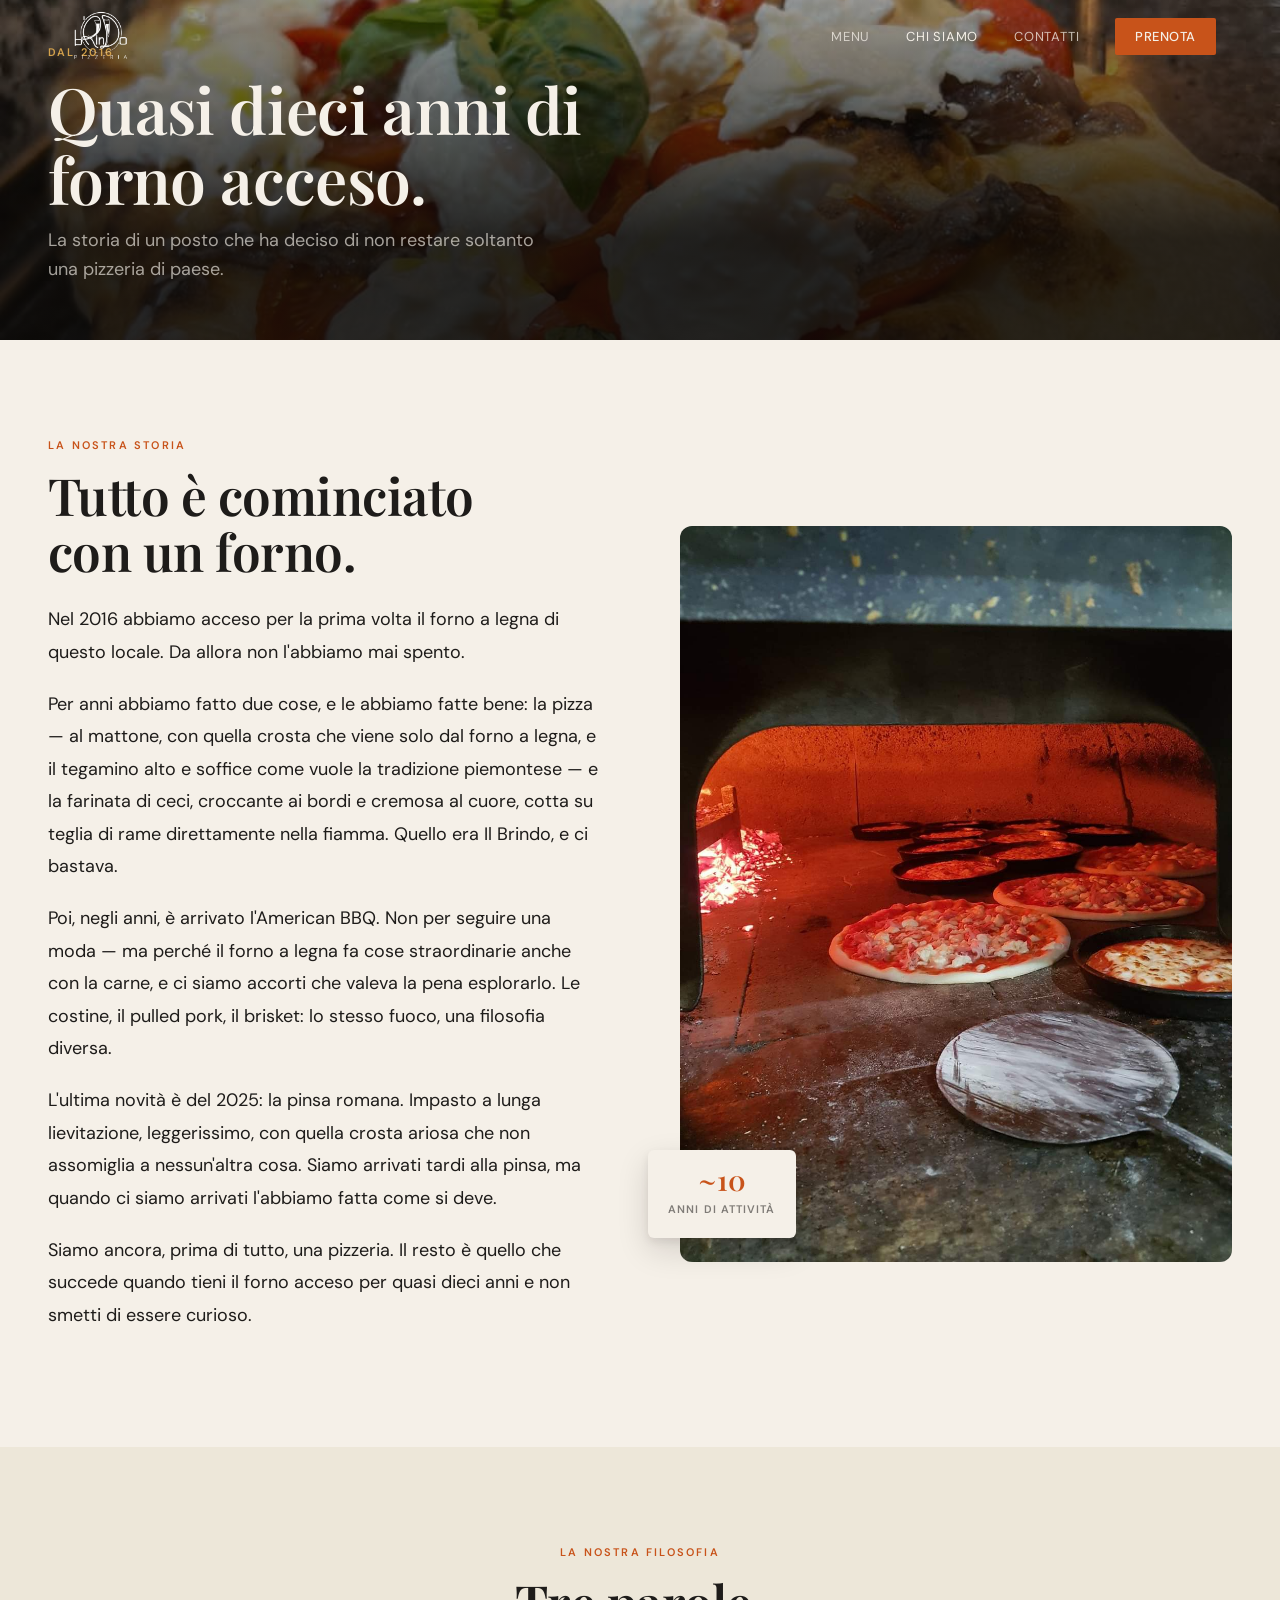
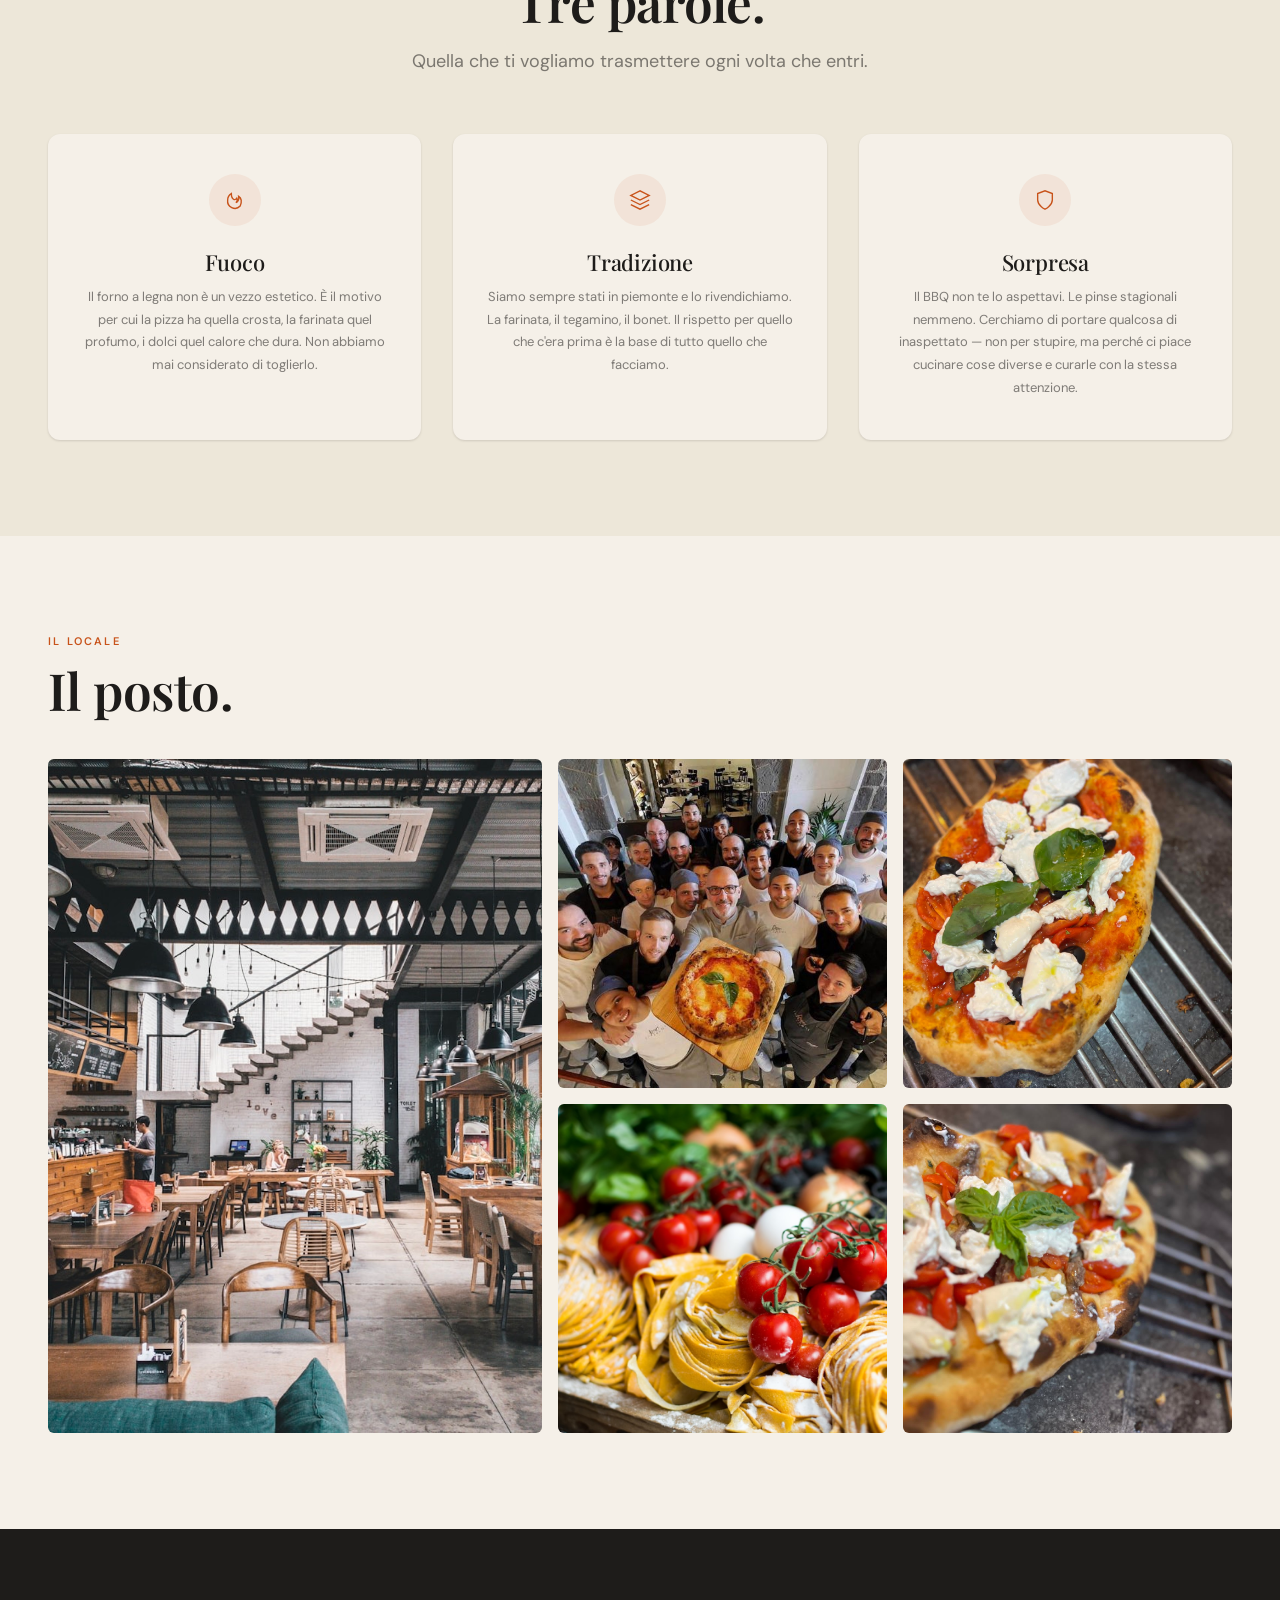
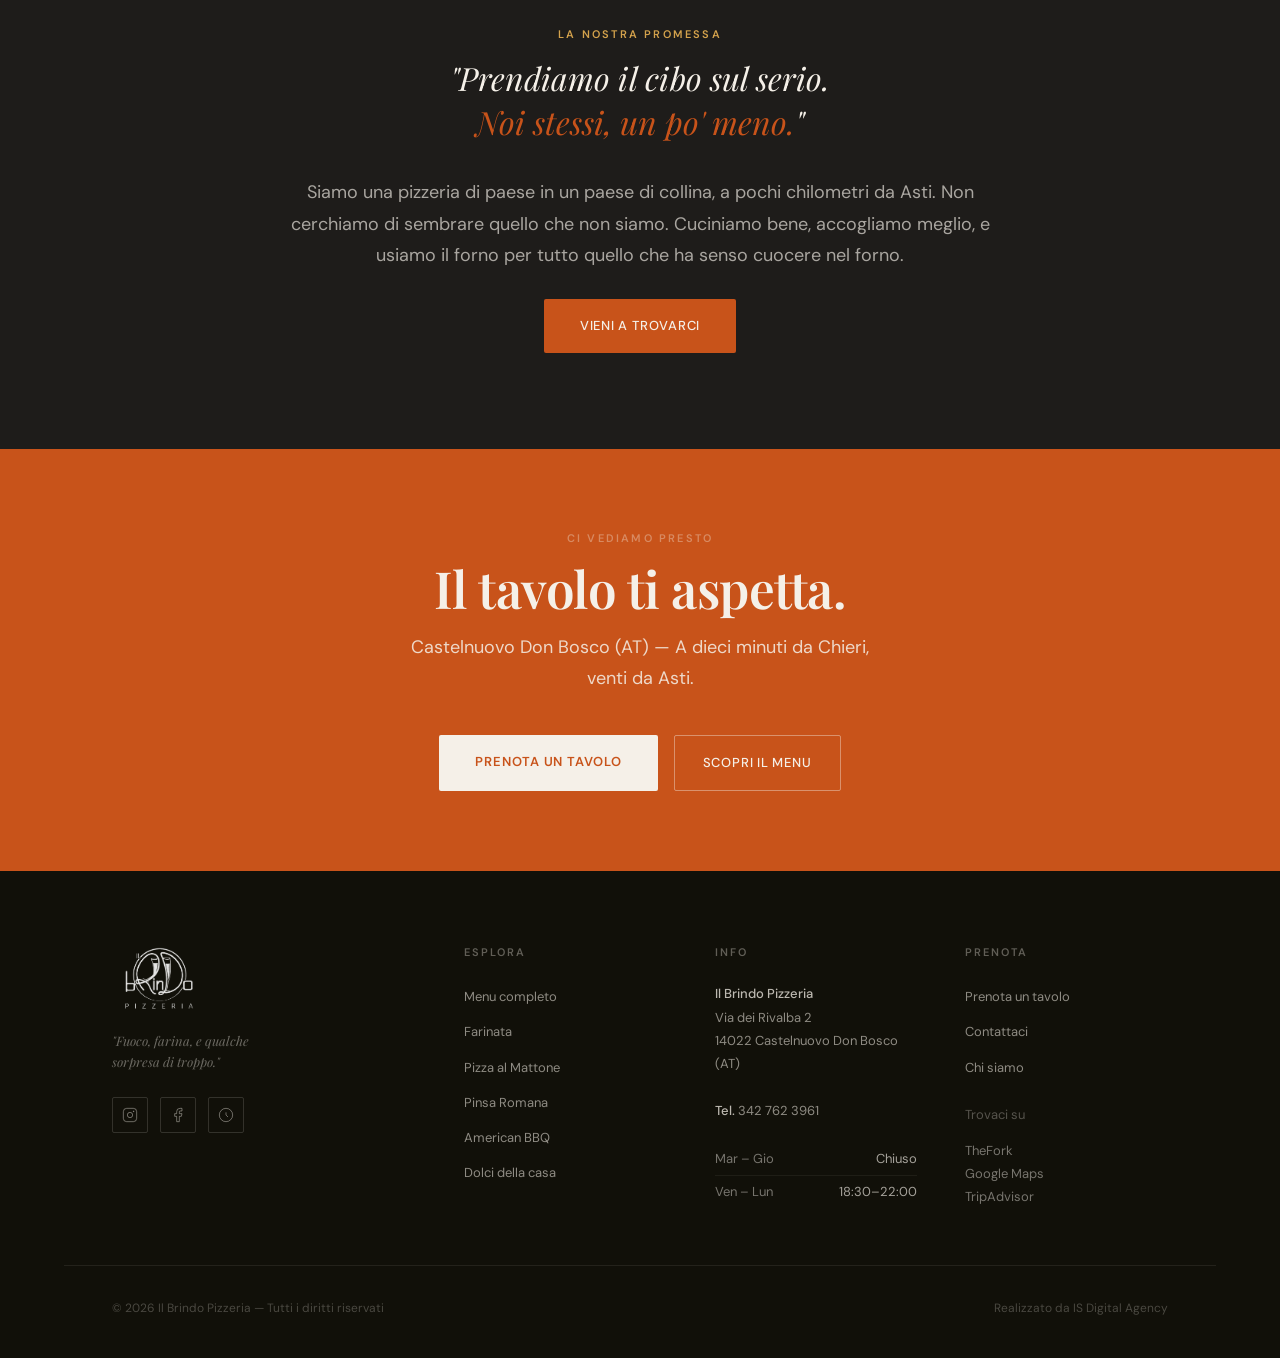
==== chi-siamo.html @ 38959ed0 "Initial commit — Il Brindo Pizzeria website 5-page static site with booking system (Netlify Function" ====
<!DOCTYPE html>
<html lang="it">
<head>
  <meta charset="UTF-8" />
  <meta name="viewport" content="width=device-width, initial-scale=1.0" />
  <title>Chi Siamo — Il Brindo Pizzeria</title>
  <meta name="description" content="La storia di Il Brindo Pizzeria: quasi dieci anni di forno a legna, tradizione piemontese e qualche sorpresa a Castelnuovo Don Bosco." />
  <link rel="preconnect" href="https://fonts.googleapis.com" />
  <link rel="preconnect" href="https://fonts.gstatic.com" crossorigin />
  <link href="https://fonts.googleapis.com/css2?family=Playfair+Display:ital,wght@0,400;0,600;1,400&family=DM+Sans:wght@400;500;600&display=swap" rel="stylesheet" />
  <link rel="stylesheet" href="styles.css" />
  <link rel="icon" href="assets/brindo_logo.png" type="image/png" />
</head>
<body>

  <!-- NAVBAR -->
  <nav id="main-nav" class="nav--scrolled">
    <a href="index.html" class="nav-logo"><img src="assets/brindo_logo.png" alt="Il Brindo Pizzeria" /></a>
    <ul class="nav-links" id="nav-links">
      <li><a href="menu.html">Menu</a></li>
      <li><a href="chi-siamo.html" style="color: var(--color-bone);">Chi Siamo</a></li>
      <li><a href="contatti.html">Contatti</a></li>
      <li><a href="prenota.html" class="nav-cta">Prenota</a></li>
    </ul>
    <button class="nav-hamburger" id="nav-hamburger" aria-label="Apri menu" aria-expanded="false">
      <span></span><span></span><span></span>
    </button>
  </nav>
  <div class="nav-backdrop" id="nav-backdrop"></div>

  <!-- PAGE HERO -->
  <header class="page-hero">
    <div class="page-hero-bg page-hero-bg--about"></div>
    <div class="container page-hero-content">
      <span class="eyebrow eyebrow--gold">Dal 2016</span>
      <h1>Quasi dieci anni di<br>forno acceso.</h1>
      <p>La storia di un posto che ha deciso di non restare soltanto una pizzeria di paese.</p>
    </div>
  </header>

  <!-- ====================================================
       STORY
  ==================================================== -->
  <section class="about-story">
    <div class="container">
      <div class="about-story-inner">

        <div class="about-story-text reveal">
          <span class="eyebrow">La nostra storia</span>
          <h2>Tutto è cominciato<br>con un forno.</h2>
          <p>Nel 2016 abbiamo acceso per la prima volta il forno a legna di questo locale. Da allora non l'abbiamo mai spento.</p>
          <p>Per anni abbiamo fatto due cose, e le abbiamo fatte bene: la pizza — al mattone, con quella crosta che viene solo dal forno a legna, e il tegamino alto e soffice come vuole la tradizione piemontese — e la farinata di ceci, croccante ai bordi e cremosa al cuore, cotta su teglia di rame direttamente nella fiamma. Quello era Il Brindo, e ci bastava.</p>
          <p>Poi, negli anni, è arrivato l'American BBQ. Non per seguire una moda — ma perché il forno a legna fa cose straordinarie anche con la carne, e ci siamo accorti che valeva la pena esplorarlo. Le costine, il pulled pork, il brisket: lo stesso fuoco, una filosofia diversa.</p>
          <p>L'ultima novità è del 2025: la pinsa romana. Impasto a lunga lievitazione, leggerissimo, con quella crosta ariosa che non assomiglia a nessun'altra cosa. Siamo arrivati tardi alla pinsa, ma quando ci siamo arrivati l'abbiamo fatta come si deve.</p>
          <p>Siamo ancora, prima di tutto, una pizzeria. Il resto è quello che succede quando tieni il forno acceso per quasi dieci anni e non smetti di essere curioso.</p>
        </div>

        <div class="about-story-img reveal reveal-delay-2">
          <img class="about-story-img-main" src="assets/about-forno.jpg" alt="Il forno a legna di Il Brindo Pizzeria" loading="lazy" />
          <div class="about-story-img-badge">
            <strong>~10</strong>
            <span>anni di attività</span>
          </div>
        </div>

      </div>
    </div>
  </section>

  <!-- ====================================================
       VALUES
  ==================================================== -->
  <section class="about-values">
    <div class="container">
      <div class="about-values-header reveal">
        <span class="eyebrow">La nostra filosofia</span>
        <h2>Tre parole.</h2>
        <p>Quella che ti vogliamo trasmettere ogni volta che entri.</p>
      </div>
      <div class="about-values-grid">

        <div class="about-value-card reveal">
          <div class="about-value-icon">
            <svg width="22" height="22" viewBox="0 0 24 24" fill="none" stroke="currentColor" stroke-width="1.5"><path d="M17.657 18.657A8 8 0 0 1 4 12c0-2.5 1.5-5.5 4-7 0 4 1.5 6 3 6.5S14 10 14 10c1 2 0 4-1 5 2-1 3.5-4 3-7 3 2 4 5 1.657 10.657z"/></svg>
          </div>
          <h4>Fuoco</h4>
          <p>Il forno a legna non è un vezzo estetico. È il motivo per cui la pizza ha quella crosta, la farinata quel profumo, i dolci quel calore che dura. Non abbiamo mai considerato di toglierlo.</p>
        </div>

        <div class="about-value-card reveal reveal-delay-2">
          <div class="about-value-icon">
            <svg width="22" height="22" viewBox="0 0 24 24" fill="none" stroke="currentColor" stroke-width="1.5"><path d="M12 2L2 7l10 5 10-5-10-5z"/><path d="M2 17l10 5 10-5"/><path d="M2 12l10 5 10-5"/></svg>
          </div>
          <h4>Tradizione</h4>
          <p>Siamo sempre stati in piemonte e lo rivendichiamo. La farinata, il tegamino, il bonet. Il rispetto per quello che c'era prima è la base di tutto quello che facciamo.</p>
        </div>

        <div class="about-value-card reveal reveal-delay-3">
          <div class="about-value-icon">
            <svg width="22" height="22" viewBox="0 0 24 24" fill="none" stroke="currentColor" stroke-width="1.5"><path d="M12 22s8-4 8-10V5l-8-3-8 3v7c0 6 8 10 8 10z"/></svg>
          </div>
          <h4>Sorpresa</h4>
          <p>Il BBQ non te lo aspettavi. Le pinse stagionali nemmeno. Cerchiamo di portare qualcosa di inaspettato — non per stupire, ma perché ci piace cucinare cose diverse e curarle con la stessa attenzione.</p>
        </div>

      </div>
    </div>
  </section>

  <!-- ====================================================
       GALLERY
  ==================================================== -->
  <section class="about-gallery">
    <div class="container">
      <div class="about-gallery-header reveal">
        <span class="eyebrow">Il locale</span>
        <h2>Il posto.</h2>
      </div>
      <div class="about-gallery-grid">
        <div class="about-gallery-item reveal">
          <img src="assets/about-sala.jpg" alt="La sala di Il Brindo Pizzeria" loading="lazy" />
        </div>
        <div class="about-gallery-item reveal reveal-delay-1">
          <img src="assets/about-team.jpg" alt="Il team di Il Brindo Pizzeria" loading="lazy" />
        </div>
        <div class="about-gallery-item reveal reveal-delay-2">
          <img src="assets/about-pizza-mani.jpg" alt="Preparazione della pizza a mano" loading="lazy" />
        </div>
        <div class="about-gallery-item reveal reveal-delay-1">
          <img src="assets/about-ingredienti.jpg" alt="Ingredienti freschi della cucina" loading="lazy" />
        </div>
        <div class="about-gallery-item reveal reveal-delay-3">
          <img src="assets/about-dettaglio.jpg" alt="Dettaglio del locale" loading="lazy" />
        </div>
      </div>
    </div>
  </section>

  <!-- ====================================================
       PHILOSOPHY QUOTE
  ==================================================== -->
  <section class="about-philosophy">
    <div class="container">
      <div class="about-philosophy-inner reveal">
        <span class="eyebrow eyebrow--gold">La nostra promessa</span>
        <blockquote>
          "Prendiamo il cibo sul serio.<br><span>Noi stessi, un po' meno.</span>"
        </blockquote>
        <p>Siamo una pizzeria di paese in un paese di collina, a pochi chilometri da Asti. Non cerchiamo di sembrare quello che non siamo. Cuciniamo bene, accogliamo meglio, e usiamo il forno per tutto quello che ha senso cuocere nel forno.</p>
        <br />
        <a href="prenota.html" class="btn-primary">Vieni a trovarci</a>
      </div>
    </div>
  </section>

  <!-- CTA -->
  <section class="reservation-cta">
    <div class="container">
      <span class="eyebrow eyebrow--faint">Ci vediamo presto</span>
      <h2>Il tavolo ti aspetta.</h2>
      <p>Castelnuovo Don Bosco (AT) — A dieci minuti da Chieri, venti da Asti.</p>
      <div class="reservation-actions">
        <a href="prenota.html" class="btn-bone">Prenota un tavolo</a>
        <a href="menu.html" class="btn-ghost-bone">Scopri il menu</a>
      </div>
    </div>
  </section>

  <!-- FOOTER -->
  <footer>
    <div class="footer-grid container">
      <div class="footer-brand">
        <div class="footer-logo"><img src="assets/brindo_logo.png" alt="Il Brindo Pizzeria" /></div>
        <p class="footer-tagline">"Fuoco, farina, e qualche<br>sorpresa di troppo."</p>
        <div class="footer-social">
          <a href="https://www.instagram.com/ilbrindo/" class="social-link" aria-label="Instagram" target="_blank" rel="noopener">
            <svg width="16" height="16" viewBox="0 0 24 24" fill="none" stroke="currentColor" stroke-width="1.5"><rect x="2" y="2" width="20" height="20" rx="5"/><circle cx="12" cy="12" r="4"/><circle cx="17.5" cy="6.5" r="0.5" fill="currentColor"/></svg>
          </a>
          <a href="https://www.facebook.com/ilbrindopizzeria/" class="social-link" aria-label="Facebook" target="_blank" rel="noopener">
            <svg width="16" height="16" viewBox="0 0 24 24" fill="none" stroke="currentColor" stroke-width="1.5"><path d="M18 2h-3a5 5 0 0 0-5 5v3H7v4h3v8h4v-8h3l1-4h-4V7a1 1 0 0 1 1-1h3z"/></svg>
          </a>
          <a href="https://www.tripadvisor.com/Restaurant_Review-g2531169-d10486386-Reviews-Il_Brindo_Pizzeria-Castelnuovo_Don_Bosco_Province_of_Asti_Piedmont.html" class="social-link" aria-label="TripAdvisor" target="_blank" rel="noopener">
            <svg width="16" height="16" viewBox="0 0 24 24" fill="none" stroke="currentColor" stroke-width="1.5"><circle cx="12" cy="12" r="10"/><path d="M12 8v4l3 3"/></svg>
          </a>
        </div>
      </div>
      <div>
        <p class="footer-col-title">Esplora</p>
        <ul class="footer-links">
          <li><a href="menu.html">Menu completo</a></li>
          <li><a href="menu.html#farinata">Farinata</a></li>
          <li><a href="menu.html#pizze">Pizza al Mattone</a></li>
          <li><a href="menu.html#pinsa">Pinsa Romana</a></li>
          <li><a href="menu.html#bbq">American BBQ</a></li>
          <li><a href="menu.html#dolci">Dolci della casa</a></li>
        </ul>
      </div>
      <div>
        <p class="footer-col-title">Info</p>
        <div class="footer-info">
          <p>
            <strong>Il Brindo Pizzeria</strong><br>
            Via dei Rivalba 2<br>
            14022 Castelnuovo Don Bosco (AT)<br><br>
            <strong>Tel.</strong> <a href="tel:+393427623961">342 762 3961</a>
          </p>
          <div class="footer-hours">
            <div class="footer-hours-row"><span>Mar – Gio</span><span>Chiuso</span></div>
            <div class="footer-hours-row"><span>Ven – Lun</span><span>18:30–22:00</span></div>
          </div>
        </div>
      </div>
      <div>
        <p class="footer-col-title">Prenota</p>
        <ul class="footer-links">
          <li><a href="prenota.html">Prenota un tavolo</a></li>
          <li><a href="contatti.html">Contattaci</a></li>
          <li><a href="chi-siamo.html">Chi siamo</a></li>
        </ul>
        <div class="footer-platforms">
          <p class="footer-platforms-label">Trovaci su</p>
          <a href="#">TheFork</a>
          <a href="https://maps.google.com/?q=Via+dei+Rivalba+2,+Castelnuovo+Don+Bosco+AT" target="_blank" rel="noopener">Google Maps</a>
          <a href="https://www.tripadvisor.com/Restaurant_Review-g2531169-d10486386-Reviews-Il_Brindo_Pizzeria-Castelnuovo_Don_Bosco_Province_of_Asti_Piedmont.html" target="_blank" rel="noopener">TripAdvisor</a>
        </div>
      </div>
    </div>
    <div class="footer-bottom container">
      <span>© 2026 Il Brindo Pizzeria — Tutti i diritti riservati</span>
      <span>Realizzato da IS Digital Agency</span>
    </div>
  </footer>

  <script>
    const nav       = document.getElementById('main-nav');
    const hamburger = document.getElementById('nav-hamburger');
    const navLinks  = document.getElementById('nav-links');
    const backdrop  = document.getElementById('nav-backdrop');

    window.addEventListener('scroll', () =>
      nav.classList.toggle('nav--scrolled', window.scrollY > 60)
    );
    function openMenu() {
      hamburger.classList.add('open'); navLinks.classList.add('open');
      backdrop.classList.add('visible'); hamburger.setAttribute('aria-expanded', 'true');
      document.body.style.overflow = 'hidden';
    }
    function closeMenu() {
      hamburger.classList.remove('open'); navLinks.classList.remove('open');
      backdrop.classList.remove('visible'); hamburger.setAttribute('aria-expanded', 'false');
      document.body.style.overflow = '';
    }
    hamburger.addEventListener('click', () => hamburger.classList.contains('open') ? closeMenu() : openMenu());
    backdrop.addEventListener('click', closeMenu);
    document.addEventListener('keydown', e => { if (e.key === 'Escape') closeMenu(); });

    const revealEls = document.querySelectorAll('.reveal');
    const observer  = new IntersectionObserver(entries => {
      entries.forEach(e => { if (e.isIntersecting) { e.target.classList.add('visible'); observer.unobserve(e.target); } });
    }, { threshold: 0, rootMargin: '0px 0px 120px 0px' });
    revealEls.forEach(el => observer.observe(el));
  </script>

</body>
</html>
---- styles.css ----
/* ============================================================
   IL BRINDO PIZZERIA — Design System
   styles.css
   
   Table of contents:
   1. Custom properties (design tokens)
   2. Base reset
   3. Typography base
   4. Utility classes
   5. Navbar component
   6. Footer component
   ============================================================ */


/* ============================================================
   1. CUSTOM PROPERTIES
   ============================================================ */

:root {

  /* ----------------------------------------------------------
     Colors — palette
     Pulled from the wood-fired oven: ash, flame, scorched crust
  ---------------------------------------------------------- */
  --color-bone:          #F5F0E8;   /* Background — Bone White      */
  --color-stone:         #EDE7D9;   /* Surface / cards — Warm Stone  */
  --color-bone-dark:     #E8E1D4;   /* Darker bone for hover states  */
  --color-charcoal:      #1E1C1A;   /* Primary text — Charcoal Ink   */
  --color-charcoal-mid:  #3C3835;   /* Mid charcoal for hover states */
  --color-charcoal-light:#2E2B28;   /* Light charcoal                */
  --color-charcoal-deep: #111009;   /* Footer / deepest bg           */
  --color-ember:         #C8531A;   /* Accent / CTA — Ember Orange   */
  --color-ember-light:   #E8632A;   /* Ember hover                   */
  --color-ember-dark:    #A8431A;   /* Ember pressed                 */
  --color-gold:          #D4A24C;   /* Secondary accent — Forno Gold */

  /* ----------------------------------------------------------
     Colors — semantic aliases
     Use these in components instead of raw palette values
  ---------------------------------------------------------- */
  --color-bg-primary:    var(--color-bone);
  --color-bg-secondary:  var(--color-stone);
  --color-bg-dark:       var(--color-charcoal);
  --color-bg-deeper:     var(--color-charcoal-deep);

  --color-text-primary:  var(--color-charcoal);
  --color-text-light:    var(--color-bone);
  --color-text-muted:    rgba(30, 28, 26, 0.55);
  --color-text-muted-light: rgba(245, 240, 232, 0.65);
  --color-text-faint:    rgba(245, 240, 232, 0.35);

  --color-accent:        var(--color-ember);
  --color-accent-hover:  var(--color-ember-light);
  --color-secondary:     var(--color-gold);

  --color-border-light:  rgba(30, 28, 26, 0.12);
  --color-border-dark:   rgba(245, 240, 232, 0.10);
  --color-border-faint:  rgba(245, 240, 232, 0.08);

  /* ----------------------------------------------------------
     Typography — families
  ---------------------------------------------------------- */
  --font-display: 'Playfair Display', Georgia, 'Times New Roman', serif;
  --font-body:    'DM Sans', system-ui, -apple-system, sans-serif;

  /* ----------------------------------------------------------
     Typography — size scale
     Base unit: 16px. Scale ratio ~1.25 (Major Third)
  ---------------------------------------------------------- */
  --font-size-xs:   11px;   /* Labels, eyebrows, legal           */
  --font-size-sm:   13px;   /* Captions, secondary UI            */
  --font-size-base: 16px;   /* Body copy                         */
  --font-size-lg:   18px;   /* Large body / intro text           */
  --font-size-xl:   22px;   /* Small headings, nav logo          */
  --font-size-2xl:  28px;   /* Subheadings                       */
  --font-size-3xl:  36px;   /* Section headings (min)            */
  --font-size-4xl:  54px;   /* Display headings (max clamped)    */

  /* ----------------------------------------------------------
     Spacing scale
     Base unit: 4px. All values are multiples of 4.
  ---------------------------------------------------------- */
  --space-1:   4px;
  --space-2:   8px;
  --space-3:   12px;
  --space-4:   16px;
  --space-5:   20px;
  --space-6:   24px;
  --space-7:   28px;
  --space-8:   32px;
  --space-10:  40px;
  --space-12:  48px;
  --space-14:  56px;
  --space-16:  64px;
  --space-20:  80px;
  --space-24:  96px;
  --space-32: 128px;

  /* ----------------------------------------------------------
     Border radius
  ---------------------------------------------------------- */
  --radius-none:   0px;
  --radius-sm:     2px;   /* Buttons, tags, pills         */
  --radius-md:     4px;   /* Cards, inputs (tight)        */
  --radius-lg:     6px;   /* Cards (default)              */
  --radius-xl:    12px;   /* Large cards, modals          */
  --radius-full:  999px;  /* Pills, avatars               */

  /* ----------------------------------------------------------
     Box shadows
     Kept subtle — the palette does the heavy lifting
  ---------------------------------------------------------- */
  --shadow-none:  none;
  --shadow-sm:    0 1px 3px rgba(20, 17, 14, 0.08),
                  0 1px 2px rgba(20, 17, 14, 0.06);
  --shadow-md:    0 4px 12px rgba(20, 17, 14, 0.10),
                  0 2px 4px  rgba(20, 17, 14, 0.06);
  --shadow-lg:    0 12px 32px rgba(20, 17, 14, 0.14),
                  0 4px  8px  rgba(20, 17, 14, 0.08);
  --shadow-overlay: 0 20px 60px rgba(10, 8, 6, 0.45);

  /* ----------------------------------------------------------
     Transitions
  ---------------------------------------------------------- */
  --ease-default:  0.2s ease;
  --ease-medium:   0.35s ease;
  --ease-slow:     0.5s ease;
  --ease-reveal:   0.7s ease;
  --ease-spring:   0.35s cubic-bezier(0.4, 0, 0.2, 1);
  --ease-in-out:   0.3s cubic-bezier(0.4, 0, 0.2, 1);

}


/* ============================================================
   2. BASE RESET
   ============================================================ */

*,
*::before,
*::after {
  box-sizing: border-box;
  margin: 0;
  padding: 0;
}

html {
  font-size: 16px;
  scroll-behavior: smooth;
  -webkit-text-size-adjust: 100%;
  text-size-adjust: 100%;
}

body {
  font-family: var(--font-body);
  font-size: var(--font-size-base);
  font-weight: 400;
  line-height: 1.7;
  color: var(--color-text-primary);
  background-color: var(--color-bg-primary);
  overflow-x: hidden;
  -webkit-font-smoothing: antialiased;
  -moz-osx-font-smoothing: grayscale;
}

img,
video,
svg {
  display: block;
  max-width: 100%;
}

img { height: auto; }

input,
button,
textarea,
select {
  font: inherit;
}

button {
  cursor: pointer;
  background: none;
  border: none;
}

ul, ol { list-style: none; }

a { color: inherit; }

[hidden] { display: none !important; }


/* ============================================================
   3. TYPOGRAPHY BASE
   ============================================================ */

h1, h2, h3, h4, h5, h6 {
  font-family: var(--font-display);
  font-weight: 600;
  line-height: 1.1;
  letter-spacing: -0.01em;
  color: var(--color-text-primary);
}

h1 {
  font-size: clamp(var(--font-size-4xl), 7vw, 96px);
}

h2 {
  font-size: clamp(var(--font-size-3xl), 4vw, var(--font-size-4xl));
}

h3 {
  font-size: clamp(var(--font-size-2xl), 3vw, 42px);
}

h4 {
  font-size: var(--font-size-2xl);
  font-weight: 500;
}

h5 {
  font-size: var(--font-size-xl);
  font-weight: 500;
  letter-spacing: 0;
}

h6 {
  font-size: var(--font-size-lg);
  font-weight: 500;
  letter-spacing: 0;
}

p {
  font-family: var(--font-body);
  font-size: var(--font-size-base);
  font-weight: 400;
  line-height: 1.75;
  color: var(--color-text-primary);
}

p + p { margin-top: var(--space-4); }

a {
  text-decoration: none;
  transition: color var(--ease-default);
}

a:hover { color: var(--color-accent); }

strong { font-weight: 600; }

em {
  font-style: italic;
  color: var(--color-secondary);
}

blockquote {
  font-family: var(--font-display);
  font-size: clamp(var(--font-size-2xl), 2.5vw, 34px);
  font-style: italic;
  font-weight: 400;
  line-height: 1.4;
  color: var(--color-text-primary);
}

blockquote span { color: var(--color-accent); }

small {
  font-size: var(--font-size-sm);
  color: var(--color-text-muted);
}

/* Eyebrow label — used above section headings */
.eyebrow {
  display: block;
  font-family: var(--font-body);
  font-size: var(--font-size-xs);
  font-weight: 600;
  letter-spacing: 0.2em;
  text-transform: uppercase;
  color: var(--color-accent);
  margin-bottom: var(--space-3);
}

/* Eyebrow on dark backgrounds */
.eyebrow--gold {
  color: var(--color-secondary);
}

.eyebrow--faint {
  color: var(--color-text-faint);
}


/* ============================================================
   4. UTILITY CLASSES
   ============================================================ */

/* ----------------------------------------------------------
   Container
   Centered, max-width constrained, horizontal padding
---------------------------------------------------------- */
.container {
  width: 100%;
  max-width: 1280px;
  margin-inline: auto;
  padding-inline: var(--space-12);
}

@media (max-width: 768px) {
  .container { padding-inline: var(--space-6); }
}

@media (max-width: 375px) {
  .container { padding-inline: var(--space-4); }
}

/* ----------------------------------------------------------
   Buttons
---------------------------------------------------------- */
.btn-primary {
  display: inline-block;
  background: var(--color-accent);
  color: var(--color-bone);
  padding: var(--space-4) var(--space-9, 36px);
  font-family: var(--font-body);
  font-size: var(--font-size-sm);
  font-weight: 500;
  letter-spacing: 0.06em;
  text-transform: uppercase;
  text-decoration: none;
  border: none;
  border-radius: var(--radius-sm);
  cursor: pointer;
  transition: background var(--ease-default), transform var(--ease-default);
  white-space: nowrap;
}

.btn-primary:hover {
  background: var(--color-accent-hover);
  color: var(--color-bone);
  transform: translateY(-1px);
}

.btn-primary:active {
  transform: translateY(0);
  background: var(--color-ember-dark);
}

.btn-secondary {
  display: inline-block;
  background: transparent;
  color: var(--color-text-light);
  padding: var(--space-4) var(--space-9, 36px);
  font-family: var(--font-body);
  font-size: var(--font-size-sm);
  font-weight: 500;
  letter-spacing: 0.06em;
  text-transform: uppercase;
  text-decoration: none;
  border: 1px solid rgba(245, 240, 232, 0.4);
  border-radius: var(--radius-sm);
  cursor: pointer;
  transition: border-color var(--ease-default), background var(--ease-default);
  white-space: nowrap;
}

.btn-secondary:hover {
  border-color: var(--color-text-light);
  background: rgba(245, 240, 232, 0.08);
  color: var(--color-text-light);
}

/* Dark bg variant — bone fill, ember text */
.btn-bone {
  display: inline-block;
  background: var(--color-bone);
  color: var(--color-accent);
  padding: var(--space-4) var(--space-9, 36px);
  font-family: var(--font-body);
  font-size: var(--font-size-sm);
  font-weight: 600;
  letter-spacing: 0.06em;
  text-transform: uppercase;
  text-decoration: none;
  border-radius: var(--radius-sm);
  cursor: pointer;
  transition: background var(--ease-default);
  white-space: nowrap;
}

.btn-bone:hover { background: var(--color-bone-dark); color: var(--color-accent); }

/* Dark fill variant */
.btn-dark {
  display: inline-block;
  background: var(--color-charcoal);
  color: var(--color-bone);
  padding: 14px var(--space-8);
  font-family: var(--font-body);
  font-size: var(--font-size-sm);
  font-weight: 500;
  letter-spacing: 0.08em;
  text-transform: uppercase;
  text-decoration: none;
  border-radius: var(--radius-sm);
  cursor: pointer;
  transition: background var(--ease-default);
  white-space: nowrap;
}

.btn-dark:hover { background: var(--color-charcoal-mid); color: var(--color-bone); }

/* Ghost on dark background */
.btn-ghost-bone {
  display: inline-block;
  background: transparent;
  color: var(--color-bone);
  padding: var(--space-4) 28px;
  font-family: var(--font-body);
  font-size: var(--font-size-sm);
  font-weight: 500;
  letter-spacing: 0.06em;
  text-transform: uppercase;
  text-decoration: none;
  border: 1px solid rgba(245, 240, 232, 0.4);
  border-radius: var(--radius-sm);
  cursor: pointer;
  transition: border-color var(--ease-default);
  white-space: nowrap;
}

.btn-ghost-bone:hover { border-color: var(--color-bone); color: var(--color-bone); }

/* Full-width button modifier */
.btn--full { width: 100%; text-align: center; }

/* ----------------------------------------------------------
   Section padding
---------------------------------------------------------- */
.section-padding {
  padding-block: var(--space-24);
  padding-inline: var(--space-12);
}

@media (max-width: 768px) {
  .section-padding {
    padding-block: var(--space-16);
    padding-inline: var(--space-6);
  }
}

@media (max-width: 375px) {
  .section-padding {
    padding-block: var(--space-12);
    padding-inline: var(--space-4);
  }
}

/* ----------------------------------------------------------
   Text utilities
---------------------------------------------------------- */
.text-accent  { color: var(--color-accent); }
.text-gold    { color: var(--color-secondary); }
.text-muted   { color: var(--color-text-muted); }
.text-light   { color: var(--color-text-light); }
.text-muted-light { color: var(--color-text-muted-light); }
.text-faint   { color: var(--color-text-faint); }

.text-display { font-family: var(--font-display); }
.text-italic  { font-style: italic; }

.text-xs   { font-size: var(--font-size-xs); }
.text-sm   { font-size: var(--font-size-sm); }
.text-base { font-size: var(--font-size-base); }
.text-lg   { font-size: var(--font-size-lg); }
.text-xl   { font-size: var(--font-size-xl); }
.text-2xl  { font-size: var(--font-size-2xl); }
.text-3xl  { font-size: var(--font-size-3xl); }
.text-4xl  { font-size: var(--font-size-4xl); }

.text-center { text-align: center; }
.text-upper  { text-transform: uppercase; letter-spacing: 0.1em; }

/* ----------------------------------------------------------
   Scroll reveal animation
   Add .reveal to elements; JS adds .visible on intersection
---------------------------------------------------------- */
.reveal {
  opacity: 0;
  transform: translateY(24px);
  transition: opacity var(--ease-reveal), transform var(--ease-reveal);
}

.reveal.visible { opacity: 1; transform: none; }

.reveal-delay-1 { transition-delay: 0.1s; }
.reveal-delay-2 { transition-delay: 0.2s; }
.reveal-delay-3 { transition-delay: 0.3s; }
.reveal-delay-4 { transition-delay: 0.4s; }

/* ----------------------------------------------------------
   Tag / pill chip
   Used for category labels on cards
---------------------------------------------------------- */
.tag {
  display: inline-block;
  font-size: 10px;
  font-weight: 600;
  letter-spacing: 0.16em;
  text-transform: uppercase;
  color: var(--color-secondary);
  background: rgba(212, 162, 76, 0.15);
  border: 1px solid rgba(212, 162, 76, 0.3);
  padding: 4px var(--space-2);
  border-radius: var(--radius-none);
}

/* ----------------------------------------------------------
   Visually hidden (accessibility)
---------------------------------------------------------- */
.sr-only {
  position: absolute;
  width: 1px;
  height: 1px;
  padding: 0;
  margin: -1px;
  overflow: hidden;
  clip: rect(0, 0, 0, 0);
  white-space: nowrap;
  border-width: 0;
}


/* ============================================================
   5. NAVBAR COMPONENT
   ============================================================

   HTML structure:
   ---------------
   <nav id="main-nav">
     <a href="/" class="nav-logo">Il <span>Brindo</span></a>
     <ul class="nav-links" id="nav-links">
       <li><a href="/menu">Menu</a></li>
       <li><a href="/chi-siamo">Chi Siamo</a></li>
       <li><a href="/contatti">Contatti</a></li>
       <li><a href="/prenota" class="nav-cta">Prenota</a></li>
     </ul>
     <button class="nav-hamburger" id="nav-hamburger"
             aria-label="Apri menu" aria-expanded="false">
       <span></span><span></span><span></span>
     </button>
   </nav>
   <div class="nav-backdrop" id="nav-backdrop"></div>

   JS (place before </body>):
   --------------------------
   const nav        = document.getElementById('main-nav');
   const hamburger  = document.getElementById('nav-hamburger');
   const navLinks   = document.getElementById('nav-links');
   const backdrop   = document.getElementById('nav-backdrop');

   window.addEventListener('scroll', () =>
     nav.classList.toggle('nav--scrolled', window.scrollY > 60)
   );

   function openMenu() {
     hamburger.classList.add('open');
     navLinks.classList.add('open');
     backdrop.classList.add('visible');
     hamburger.setAttribute('aria-expanded', 'true');
     document.body.style.overflow = 'hidden';
   }

   function closeMenu() {
     hamburger.classList.remove('open');
     navLinks.classList.remove('open');
     backdrop.classList.remove('visible');
     hamburger.setAttribute('aria-expanded', 'false');
     document.body.style.overflow = '';
   }

   hamburger.addEventListener('click', () =>
     hamburger.classList.contains('open') ? closeMenu() : openMenu()
   );
   backdrop.addEventListener('click', closeMenu);
   document.addEventListener('keydown', e => {
     if (e.key === 'Escape') closeMenu();
   });

   ============================================================ */

#main-nav {
  position: fixed;
  top: 0;
  left: 0;
  right: 0;
  z-index: 100;
  display: flex;
  align-items: center;
  justify-content: space-between;
  padding-inline: var(--space-12);
  height: 72px;
  background: transparent;
  transition: background var(--ease-in-out), backdrop-filter var(--ease-in-out);
}

#main-nav.nav--scrolled {
  background: rgba(30, 28, 26, 0.95);
  backdrop-filter: blur(12px);
  -webkit-backdrop-filter: blur(12px);
}

/* Logo */
.nav-logo {
  display: flex;
  align-items: center;
  text-decoration: none;
  flex-shrink: 0;
  z-index: 102;
}

.nav-logo img {
  height: 56px;
  width: auto;
  display: block;
  filter: brightness(0) invert(1);
  transition: filter 0.25s ease, opacity 0.25s ease;
}

.nav-logo:hover img { opacity: 0.85; }

#main-nav.nav--scrolled .nav-logo img {
  filter: brightness(0) invert(1);
}

/* Nav links list */
.nav-links {
  display: flex;
  align-items: center;
  gap: var(--space-9, 36px);
  list-style: none;
}

.nav-links a {
  text-decoration: none;
  color: rgba(245, 240, 232, 0.75);
  font-size: var(--font-size-sm);
  font-weight: 400;
  letter-spacing: 0.06em;
  text-transform: uppercase;
  transition: color var(--ease-default);
}

.nav-links a:hover { color: var(--color-bone); }

/* CTA button inside nav */
.nav-links .nav-cta {
  background: var(--color-accent);
  color: var(--color-bone);
  padding: 10px var(--space-5);
  border-radius: var(--radius-sm);
  font-weight: 500;
  letter-spacing: 0.04em;
  transition: background var(--ease-default);
}

.nav-links .nav-cta:hover {
  background: var(--color-accent-hover);
  color: var(--color-bone);
}

/* Hamburger button (mobile only) */
.nav-hamburger {
  display: none;
  flex-direction: column;
  justify-content: center;
  gap: 5px;
  width: 40px;
  height: 40px;
  background: none;
  border: none;
  cursor: pointer;
  padding: var(--space-1);
  z-index: 102;
}

.nav-hamburger span {
  display: block;
  width: 24px;
  height: 1.5px;
  background: var(--color-bone);
  transition: transform var(--ease-in-out), opacity var(--ease-in-out);
  transform-origin: center;
}

.nav-hamburger.open span:nth-child(1) { transform: translateY(6.5px) rotate(45deg); }
.nav-hamburger.open span:nth-child(2) { opacity: 0; transform: scaleX(0); }
.nav-hamburger.open span:nth-child(3) { transform: translateY(-6.5px) rotate(-45deg); }

/* Backdrop overlay (mobile menu) */
.nav-backdrop {
  display: none;
  position: fixed;
  inset: 0;
  z-index: 99;
  background: rgba(10, 8, 6, 0.6);
  opacity: 0;
  transition: opacity var(--ease-in-out);
}

.nav-backdrop.visible { opacity: 1; }

/* Mobile nav */
@media (max-width: 768px) {
  #main-nav {
    padding-inline: var(--space-6);
    height: 64px;
  }

  .nav-hamburger { display: flex; }

  .nav-backdrop { display: block; }

  .nav-links {
    flex-direction: column;
    align-items: stretch;
    gap: 0;
    position: fixed;
    top: 0;
    right: 0;
    width: min(280px, 80vw);
    height: 100%;
    background: rgba(20, 17, 14, 0.98);
    backdrop-filter: blur(16px);
    -webkit-backdrop-filter: blur(16px);
    padding: 88px var(--space-8) var(--space-12);
    transform: translateX(100%);
    transition: transform var(--ease-spring);
    z-index: 101;
    border-left: 1px solid var(--color-border-dark);
  }

  .nav-links.open { transform: translateX(0); }

  .nav-links li {
    border-bottom: 1px solid rgba(245, 240, 232, 0.07);
  }

  .nav-links li:last-child {
    border-bottom: none;
    margin-top: var(--space-6);
  }

  .nav-links a {
    display: block;
    padding-block: var(--space-4);
    font-size: 15px;
    color: rgba(245, 240, 232, 0.8);
  }

  .nav-links .nav-cta {
    display: block;
    text-align: center;
    padding: 14px 0;
    background: var(--color-accent);
    border-radius: var(--radius-sm);
    color: var(--color-bone);
  }
}

@media (max-width: 375px) {
  #main-nav { padding-inline: var(--space-4); }
}

@media (min-width: 1280px) {
  #main-nav { padding-inline: var(--space-16); }
}


/* ============================================================
   6. FOOTER COMPONENT
   ============================================================

   HTML structure:
   ---------------
   <footer>
     <div class="footer-grid">

       <div class="footer-brand">
         <div class="footer-logo">Il <span>Brindo</span></div>
         <p class="footer-tagline">"Fuoco, farina, e qualche<br>sorpresa di troppo."</p>
         <div class="footer-social">
           <a href="#" class="social-link" aria-label="Instagram"><!-- svg icon --></a>
           <a href="#" class="social-link" aria-label="Facebook"><!-- svg icon --></a>
           <a href="#" class="social-link" aria-label="TripAdvisor"><!-- svg icon --></a>
         </div>
       </div>

       <div>
         <p class="footer-col-title">Esplora</p>
         <ul class="footer-links">
           <li><a href="/menu">Menu</a></li>
           <li><a href="/pizza">Pizza al Mattone</a></li>
           <li><a href="/pinsa">Pinsa Romana</a></li>
           <li><a href="/bbq">BBQ Americano</a></li>
           <li><a href="/dolci">Dolci</a></li>
           <li><a href="/chi-siamo">Chi Siamo</a></li>
         </ul>
       </div>

       <div>
         <p class="footer-col-title">Info</p>
         <div class="footer-info">
           <p>
             <strong>Il Brindo Pizzeria</strong><br>
             Via Roma 42<br>
             10100 Torino (TO)<br><br>
             <strong>Tel.</strong> 011 999 9999
           </p>
           <div class="footer-hours">
             <div class="footer-hours-row">
               <span>Lunedì</span><span>Chiuso</span>
             </div>
             <div class="footer-hours-row">
               <span>Mar – Gio</span><span>12–14:30 / 19–22:30</span>
             </div>
             <div class="footer-hours-row">
               <span>Ven – Sab</span><span>12–14:30 / 19–23:00</span>
             </div>
             <div class="footer-hours-row">
               <span>Domenica</span><span>12–15:00</span>
             </div>
           </div>
         </div>
       </div>

       <div>
         <p class="footer-col-title">Prenota</p>
         <ul class="footer-links">
           <li><a href="/prenota">Prenota un Tavolo</a></li>
           <li><a href="/asporto">Ordina da Asporto</a></li>
           <li><a href="/gruppi">Grandi Gruppi</a></li>
           <li><a href="/feste">Feste Private</a></li>
         </ul>
         <div class="footer-platforms">
           <p class="footer-platforms-label">Trovaci su</p>
           <a href="#">TheFork</a>
           <a href="#">Google Maps</a>
           <a href="#">TripAdvisor</a>
         </div>
       </div>

     </div>

     <div class="footer-bottom">
       <span>© 2024 Il Brindo Pizzeria — Tutti i diritti riservati</span>
       <span>P.IVA 12345678901</span>
     </div>
   </footer>

   ============================================================ */

footer {
  background: var(--color-bg-deeper);
  padding: 72px var(--space-12) var(--space-10);
}

.footer-grid {
  display: grid;
  grid-template-columns: 1.5fr 1fr 1fr 1fr;
  gap: var(--space-12);
  padding-bottom: var(--space-14);
  border-bottom: 1px solid var(--color-border-faint);
  margin-bottom: var(--space-8);
}

/* Brand column */


.footer-logo {
  margin-bottom: var(--space-4);
}

.footer-logo img {
  height: 72px;
  width: auto;
  display: block;
  filter: brightness(0) invert(1);
  opacity: 0.9;
}

.footer-tagline {
  font-family: var(--font-display);
  font-size: var(--font-size-sm);
  font-style: italic;
  font-weight: 400;
  color: rgba(245, 240, 232, 0.4);
  line-height: 1.6;
  margin-bottom: var(--space-6);
}

.footer-social {
  display: flex;
  gap: var(--space-3);
}

.social-link {
  display: flex;
  align-items: center;
  justify-content: center;
  width: 36px;
  height: 36px;
  border: 1px solid rgba(245, 240, 232, 0.15);
  border-radius: var(--radius-sm);
  color: rgba(245, 240, 232, 0.4);
  text-decoration: none;
  font-size: var(--font-size-sm);
  flex-shrink: 0;
  transition: border-color var(--ease-default), color var(--ease-default);
}

.social-link:hover {
  border-color: var(--color-accent);
  color: var(--color-accent);
}

/* Column headings */
.footer-col-title {
  font-size: var(--font-size-xs);
  font-weight: 600;
  letter-spacing: 0.18em;
  text-transform: uppercase;
  color: rgba(245, 240, 232, 0.35);
  margin-bottom: var(--space-5);
}

/* Link lists */
.footer-links { list-style: none; }

.footer-links li { margin-bottom: var(--space-2); }

.footer-links a {
  font-size: var(--font-size-sm);
  color: rgba(245, 240, 232, 0.55);
  text-decoration: none;
  transition: color var(--ease-default);
  line-height: 1.8;
}

.footer-links a:hover { color: var(--color-bone); }

/* Address / info block */
.footer-info p {
  font-size: var(--font-size-sm);
  color: rgba(245, 240, 232, 0.55);
  line-height: 1.8;
}

.footer-info p strong {
  color: rgba(245, 240, 232, 0.75);
  font-weight: 500;
}

/* Opening hours table */
.footer-hours { margin-top: var(--space-5); }

.footer-hours-row {
  display: flex;
  justify-content: space-between;
  font-size: var(--font-size-sm);
  padding-block: 5px;
  border-bottom: 1px solid rgba(245, 240, 232, 0.06);
  color: rgba(245, 240, 232, 0.45);
}

.footer-hours-row:last-child { border-bottom: none; }

.footer-hours-row span:last-child { color: rgba(245, 240, 232, 0.65); }

/* Platform links */
.footer-platforms { margin-top: var(--space-6); }

.footer-platforms-label {
  font-size: var(--font-size-sm);
  color: rgba(245, 240, 232, 0.3);
  margin-bottom: var(--space-3);
}

.footer-platforms a {
  display: block;
  font-size: var(--font-size-sm);
  color: rgba(245, 240, 232, 0.45);
  text-decoration: none;
  line-height: 1.8;
  transition: color var(--ease-default);
}

.footer-platforms a:hover { color: var(--color-secondary); }

/* Bottom bar */
.footer-bottom {
  display: flex;
  align-items: center;
  justify-content: space-between;
  font-size: 12px;
  color: rgba(245, 240, 232, 0.25);
}

/* Footer responsive */
@media (max-width: 768px) {
  footer { padding: var(--space-14) var(--space-6) var(--space-8); }

  .footer-grid {
    grid-template-columns: 1fr 1fr;
    gap: var(--space-9) var(--space-6);
  }

  .footer-brand { grid-column: 1 / -1; }

  .footer-bottom {
    flex-direction: column;
    gap: var(--space-2);
    text-align: center;
  }
}

@media (max-width: 375px) {
  footer { padding: var(--space-12) var(--space-4) var(--space-7); }

  .footer-grid { grid-template-columns: 1fr; gap: var(--space-8); }
}

@media (min-width: 1280px) {
  footer { padding-inline: var(--space-16); }
}


/* ============================================================
   7. HOMEPAGE SECTIONS
   ============================================================ */

/* ----------------------------------------------------------
   Hero
---------------------------------------------------------- */
.hero {
  position: relative;
  height: 100vh;
  min-height: 640px;
  display: flex;
  align-items: center;
  overflow: hidden;
}

.hero-bg {
  position: absolute;
  inset: 0;
  background-image: url('assets/hero-forno.png');
  background-size: cover;
  background-position: center;
  background-repeat: no-repeat;
}

.hero-bg::after {
  content: '';
  position: absolute;
  inset: 0;
  background: linear-gradient(
    110deg,
    rgba(10, 8, 6, 0.82) 45%,
    rgba(10, 8, 6, 0.28) 100%
  );
}

.hero-content {
  position: relative;
  z-index: 1;
  max-width: 680px;
}

.hero-headline {
  color: var(--color-bone);
  margin-bottom: var(--space-5);
}

.hero-headline em {
  font-style: italic;
  color: var(--color-accent);
}

.hero-sub {
  font-size: var(--font-size-lg);
  color: var(--color-text-muted-light);
  margin-bottom: var(--space-10);
  max-width: 440px;
  line-height: 1.65;
}

.hero-actions {
  display: flex;
  gap: var(--space-4);
  flex-wrap: wrap;
}

.hero-scroll {
  position: absolute;
  bottom: var(--space-8);
  left: 50%;
  transform: translateX(-50%);
  z-index: 1;
  display: flex;
  flex-direction: column;
  align-items: center;
  gap: var(--space-2);
  color: var(--color-text-faint);
  font-size: var(--font-size-xs);
  letter-spacing: 0.15em;
  text-transform: uppercase;
}

.hero-scroll-line {
  width: 1px;
  height: 40px;
  background: var(--color-text-faint);
  animation: scrollPulse 2s ease-in-out infinite;
}

@keyframes scrollPulse {
  0%, 100% { opacity: 0.3; }
  50%       { opacity: 0.75; }
}

/* ----------------------------------------------------------
   Intro strip
---------------------------------------------------------- */
.intro-strip {
  background: var(--color-bg-primary);
  padding-block: var(--space-24);
  text-align: center;
}

.intro-inner {
  max-width: 640px;
  margin-inline: auto;
}

.intro-inner p {
  font-size: var(--font-size-lg);
  line-height: 1.75;
}

.intro-divider {
  width: 40px;
  height: 1px;
  background: var(--color-accent);
  margin: var(--space-8) auto;
}

.intro-footer {
  margin-top: var(--space-10);
}

/* ----------------------------------------------------------
   Signature offerings
---------------------------------------------------------- */
.offerings {
  background: var(--color-bg-secondary);
  padding-block: var(--space-24);
}

.offerings-header {
  text-align: center;
  margin-bottom: var(--space-12);
}

.offerings-grid {
  display: grid;
  grid-template-columns: repeat(3, 1fr);
  gap: var(--space-8);
}

.offering-card {
  background: var(--color-bg-primary);
  border-radius: var(--radius-lg);
  overflow: hidden;
  box-shadow: var(--shadow-sm);
  transition: box-shadow var(--ease-medium), transform var(--ease-medium);
}

.offering-card:hover {
  box-shadow: var(--shadow-md);
  transform: translateY(-3px);
}

.offering-card-img {
  aspect-ratio: 4 / 3;
  overflow: hidden;
}

.offering-card-img img {
  width: 100%;
  height: 100%;
  object-fit: cover;
  transition: transform var(--ease-slow);
}

.offering-card:hover .offering-card-img img {
  transform: scale(1.05);
}

.offering-card-body {
  padding: var(--space-6) var(--space-6) var(--space-8);
}

.offering-card-title {
  margin-top: var(--space-3);
  margin-bottom: var(--space-2);
}

.offering-card-desc {
  font-size: var(--font-size-sm);
  color: var(--color-text-muted);
  line-height: 1.75;
}

.offering-card-link {
  display: inline-flex;
  align-items: center;
  gap: var(--space-2);
  margin-top: var(--space-5);
  font-size: var(--font-size-sm);
  font-weight: 500;
  letter-spacing: 0.04em;
  text-transform: uppercase;
  color: var(--color-accent);
  text-decoration: none;
  transition: gap var(--ease-default), color var(--ease-default);
}

.offering-card-link:hover {
  color: var(--color-accent-hover);
  gap: var(--space-3);
}

/* ----------------------------------------------------------
   Reservation CTA (mid-page)
---------------------------------------------------------- */
.reservation-cta {
  background: var(--color-accent);
  padding-block: var(--space-20);
  text-align: center;
}

.reservation-cta h2 {
  color: var(--color-bone);
  margin-bottom: var(--space-4);
}

.reservation-cta p {
  font-size: var(--font-size-lg);
  color: rgba(245, 240, 232, 0.85);
  max-width: 480px;
  margin-inline: auto;
  margin-bottom: var(--space-10);
}

.reservation-actions {
  display: flex;
  gap: var(--space-4);
  justify-content: center;
  flex-wrap: wrap;
}

/* Dark variant (bottom CTA) */
.reservation-cta--dark {
  background: var(--color-bg-deeper);
}

.reservation-cta--dark p {
  color: var(--color-text-muted-light);
}

/* ----------------------------------------------------------
   BBQ callout
---------------------------------------------------------- */
.bbq-callout {
  background: var(--color-bg-dark);
  padding-block: var(--space-24);
}

.bbq-inner {
  display: grid;
  grid-template-columns: 1fr 1fr;
  gap: var(--space-20);
  align-items: center;
}

.bbq-img-wrap {
  position: relative;
  aspect-ratio: 4 / 3;
  overflow: hidden;
  border-radius: var(--radius-xl);
}

.bbq-img-wrap img {
  width: 100%;
  height: 100%;
  object-fit: cover;
}

.bbq-img-badge {
  position: absolute;
  top: var(--space-5);
  right: var(--space-5);
  background: var(--color-accent);
  color: var(--color-bone);
  font-size: var(--font-size-xs);
  font-weight: 600;
  letter-spacing: 0.15em;
  text-transform: uppercase;
  padding: var(--space-2) var(--space-4);
  border-radius: var(--radius-none);
}

.bbq-text h2 {
  color: var(--color-text-light);
  margin-bottom: var(--space-6);
}

.bbq-text p {
  color: var(--color-text-muted-light);
  font-size: var(--font-size-lg);
  line-height: 1.75;
  margin-bottom: var(--space-10);
}

/* ----------------------------------------------------------
   Dolci strip
---------------------------------------------------------- */
.dolci {
  background: var(--color-bg-primary);
  padding-block: var(--space-24);
}

.dolci-header {
  text-align: center;
  margin-bottom: var(--space-12);
}

.dolci-header p {
  font-size: var(--font-size-lg);
  color: var(--color-text-muted);
  margin-top: var(--space-4);
}

.dolci-grid {
  display: grid;
  grid-template-columns: 2fr 1fr 1fr 1fr;
  grid-template-rows: 1fr 1fr;
  gap: var(--space-4);
}

.dolci-item {
  position: relative;
  overflow: hidden;
  border-radius: var(--radius-lg);
}

.dolci-item:first-child {
  grid-row: 1 / 3;
}

.dolci-item-inner {
  aspect-ratio: 3 / 4;
  overflow: hidden;
}

.dolci-item:first-child .dolci-item-inner {
  aspect-ratio: auto;
  height: 100%;
  min-height: 420px;
}

.dolci-item-inner img {
  width: 100%;
  height: 100%;
  object-fit: cover;
  transition: transform var(--ease-slow);
}

.dolci-item:hover .dolci-item-inner img {
  transform: scale(1.06);
}

.dolci-item-label {
  position: absolute;
  bottom: 0;
  left: 0;
  right: 0;
  padding: var(--space-8) var(--space-5) var(--space-4);
  background: linear-gradient(to top, rgba(10, 8, 6, 0.82) 0%, transparent 100%);
}

.dolci-item-label span {
  display: block;
  font-size: var(--font-size-sm);
  font-weight: 500;
  color: var(--color-bone);
  letter-spacing: 0.03em;
}

.dolci-item-label small {
  color: rgba(245, 240, 232, 0.6);
  font-size: var(--font-size-xs);
}

.dolci-footer {
  margin-top: var(--space-10);
  text-align: center;
}

/* ----------------------------------------------------------
   Homepage responsive
---------------------------------------------------------- */
@media (max-width: 1024px) {
  .dolci-grid {
    grid-template-columns: 1fr 1fr;
    grid-template-rows: auto;
  }

  .dolci-item:first-child {
    grid-column: 1 / -1;
    grid-row: auto;
  }

  .dolci-item:first-child .dolci-item-inner {
    aspect-ratio: 16 / 7;
    height: auto;
    min-height: auto;
  }

  .bbq-inner { gap: var(--space-12); }
}

@media (max-width: 768px) {
  .hero { min-height: 580px; }

  .hero-content { max-width: 100%; }

  .hero-sub { max-width: 100%; }

  .intro-strip { padding-block: var(--space-16); }

  .offerings { padding-block: var(--space-16); }

  .offerings-grid {
    grid-template-columns: 1fr;
    gap: var(--space-6);
  }

  .bbq-callout { padding-block: var(--space-16); }

  .bbq-inner {
    grid-template-columns: 1fr;
    gap: var(--space-10);
  }

  .dolci { padding-block: var(--space-16); }

  .dolci-grid {
    grid-template-columns: 1fr 1fr;
    gap: var(--space-3);
  }

  .dolci-item:first-child .dolci-item-inner {
    aspect-ratio: 16 / 9;
  }

  .reservation-cta { padding-block: var(--space-16); }
}

@media (max-width: 375px) {
  .hero-actions     { flex-direction: column; }
  .reservation-actions { flex-direction: column; align-items: center; }
  .hero-scroll      { display: none; }
}


/* ============================================================
   8. MENU PAGE
   ============================================================ */

/* ----------------------------------------------------------
   Page header (compact — not full-screen)
---------------------------------------------------------- */
.menu-hero {
  position: relative;
  height: 380px;
  display: flex;
  align-items: flex-end;
  padding-bottom: var(--space-16);
  overflow: hidden;
}

.menu-hero-bg {
  position: absolute;
  inset: 0;
  background-image: url('assets/menu-header.jpg');
  background-size: cover;
  background-position: center 30%;
  background-repeat: no-repeat;
}

.menu-hero-bg::after {
  content: '';
  position: absolute;
  inset: 0;
  background: linear-gradient(
    to top,
    rgba(10, 8, 6, 0.90) 25%,
    rgba(10, 8, 6, 0.45) 100%
  );
}

.menu-hero-content {
  position: relative;
  z-index: 1;
}

.menu-hero-content h1 {
  color: var(--color-bone);
  margin-bottom: var(--space-3);
  font-size: clamp(42px, 5vw, 72px);
}

.menu-hero-content p {
  font-size: var(--font-size-lg);
  color: var(--color-text-muted-light);
  max-width: 520px;
  line-height: 1.6;
}

/* ----------------------------------------------------------
   Sticky category navigation
---------------------------------------------------------- */
.menu-cat-nav {
  position: sticky;
  top: 72px;
  z-index: 50;
  background: rgba(20, 17, 14, 0.97);
  backdrop-filter: blur(12px);
  -webkit-backdrop-filter: blur(12px);
  border-bottom: 1px solid var(--color-border-dark);
}

.menu-cat-nav-inner {
  display: flex;
  align-items: stretch;
  overflow-x: auto;
  scrollbar-width: none;
  padding-inline: var(--space-12);
  max-width: 1280px;
  margin-inline: auto;
}

.menu-cat-nav-inner::-webkit-scrollbar { display: none; }

.menu-cat-btn {
  flex-shrink: 0;
  padding: var(--space-5) var(--space-4);
  font-size: var(--font-size-xs);
  font-weight: 600;
  letter-spacing: 0.12em;
  text-transform: uppercase;
  color: rgba(245, 240, 232, 0.40);
  background: none;
  border: none;
  border-bottom: 2px solid transparent;
  cursor: pointer;
  transition: color var(--ease-default), border-color var(--ease-default);
  white-space: nowrap;
  line-height: 1;
}

.menu-cat-btn:hover {
  color: rgba(245, 240, 232, 0.80);
}

.menu-cat-btn[aria-selected="true"] {
  color: var(--color-accent);
  border-bottom-color: var(--color-accent);
}

/* ----------------------------------------------------------
   Menu sections
---------------------------------------------------------- */
.menu-section {
  padding-block: var(--space-20);
}

.menu-section--bone  { background: var(--color-bg-primary); }
.menu-section--stone { background: var(--color-bg-secondary); }
.menu-section--dark  { background: var(--color-bg-dark); }

.menu-section-header {
  margin-bottom: var(--space-8);
}

.menu-section-header h2 {
  margin-bottom: var(--space-3);
}

.menu-section--dark .menu-section-header h2 {
  color: var(--color-text-light);
}

.menu-section-desc {
  font-size: var(--font-size-lg);
  color: var(--color-text-muted);
  max-width: 540px;
  line-height: 1.7;
}

.menu-section--dark .menu-section-desc {
  color: var(--color-text-muted-light);
}

/* Forno note callout */
.menu-forno-note {
  display: flex;
  align-items: flex-start;
  gap: var(--space-3);
  padding: var(--space-4) var(--space-5);
  background: rgba(200, 83, 26, 0.06);
  border-left: 2px solid var(--color-accent);
  border-radius: 0 var(--radius-sm) var(--radius-sm) 0;
  margin-bottom: var(--space-8);
}

.menu-section--dark .menu-forno-note {
  background: rgba(200, 83, 26, 0.12);
}

.menu-forno-icon {
  flex-shrink: 0;
  margin-top: 2px;
  color: var(--color-accent);
}

.menu-forno-note p {
  font-size: var(--font-size-sm);
  color: var(--color-text-muted);
  line-height: 1.65;
}

.menu-section--dark .menu-forno-note p {
  color: var(--color-text-muted-light);
}

/* ----------------------------------------------------------
   Menu items
---------------------------------------------------------- */
.menu-items {
  display: flex;
  flex-direction: column;
}

.menu-item {
  display: grid;
  grid-template-columns: 1fr auto;
  column-gap: var(--space-8);
  align-items: baseline;
  padding-block: var(--space-5);
  border-bottom: 1px solid var(--color-border-light);
}

.menu-section--dark .menu-item {
  border-bottom-color: var(--color-border-dark);
}

.menu-item:last-child { border-bottom: none; }

.menu-item-name {
  font-family: var(--font-display);
  font-size: var(--font-size-xl);
  font-weight: 600;
  line-height: 1.2;
  color: var(--color-text-primary);
  margin-bottom: var(--space-1);
}

.menu-section--dark .menu-item-name {
  color: var(--color-text-light);
}

.menu-item-desc {
  font-size: var(--font-size-sm);
  color: var(--color-text-muted);
  line-height: 1.65;
  max-width: 640px;
}

.menu-section--dark .menu-item-desc {
  color: var(--color-text-muted-light);
}

.menu-item-badges {
  display: flex;
  gap: var(--space-2);
  margin-top: var(--space-2);
}

.menu-item-price {
  font-family: var(--font-display);
  font-size: var(--font-size-lg);
  font-weight: 400;
  color: var(--color-accent);
  white-space: nowrap;
  padding-top: var(--space-1);
}

.menu-section--dark .menu-item-price {
  color: var(--color-secondary);
}

/* Featured item (e.g. BBQ platter) */
.menu-item--featured {
  padding-inline: var(--space-4);
  margin-inline: calc(-1 * var(--space-4));
  background: rgba(200, 83, 26, 0.05);
  border-bottom-color: transparent;
  border-radius: var(--radius-md);
}

.menu-section--dark .menu-item--featured {
  background: rgba(200, 83, 26, 0.10);
}

/* Sub-group heading (used in Bevande) */
.menu-subgroup-title {
  grid-column: 1 / -1;
  font-size: var(--font-size-xs);
  font-weight: 600;
  letter-spacing: 0.2em;
  text-transform: uppercase;
  color: var(--color-text-muted);
  padding-top: var(--space-8);
  padding-bottom: var(--space-3);
  border-bottom: 1px solid var(--color-border-light);
}

.menu-section--dark .menu-subgroup-title {
  color: rgba(245, 240, 232, 0.30);
  border-bottom-color: var(--color-border-dark);
}

.menu-subgroup-title:first-child { padding-top: 0; }

/* ----------------------------------------------------------
   Menu responsive
---------------------------------------------------------- */
@media (max-width: 768px) {
  .menu-hero {
    height: 300px;
    padding-bottom: var(--space-10);
  }

  .menu-cat-nav { top: 64px; }

  .menu-cat-nav-inner { padding-inline: var(--space-6); }

  .menu-section { padding-block: var(--space-14); }

  .menu-item { column-gap: var(--space-4); }

  .menu-item-name { font-size: var(--font-size-lg); }
}

@media (max-width: 375px) {
  .menu-hero { height: 260px; }
  .menu-cat-nav-inner { padding-inline: var(--space-4); }
  .menu-cat-btn { padding-inline: var(--space-3); }
}

@media (min-width: 1280px) {
  .menu-cat-nav-inner { padding-inline: var(--space-16); }
}

/* ----------------------------------------------------------
   Dual-price menu items (Tegamino / Mattone columns)
---------------------------------------------------------- */
.menu-prices-header {
  display: grid;
  grid-template-columns: 1fr auto auto;
  column-gap: var(--space-8);
  padding-bottom: var(--space-3);
  border-bottom: 2px solid var(--color-border-light);
  margin-bottom: var(--space-2);
}

.menu-prices-header span {
  font-size: var(--font-size-xs);
  font-weight: 600;
  letter-spacing: 0.15em;
  text-transform: uppercase;
  color: var(--color-text-muted);
  text-align: right;
  min-width: 58px;
}

.menu-prices-header span:first-child { text-align: left; min-width: auto; }

.menu-section--stone .menu-prices-header,
.menu-section--bone .menu-prices-header {
  border-bottom-color: var(--color-border-light);
}

.menu-item--dual {
  grid-template-columns: 1fr auto auto;
}

.menu-item--dual .menu-item-price {
  min-width: 58px;
  text-align: right;
}

.menu-item--dual .menu-item-price--muted {
  color: var(--color-text-muted);
}

/* Pizza note block */
.menu-pizza-note {
  margin-top: var(--space-8);
  padding: var(--space-5) var(--space-6);
  background: rgba(212, 162, 76, 0.06);
  border-left: 2px solid var(--color-secondary);
  border-radius: 0 var(--radius-sm) var(--radius-sm) 0;
}

.menu-pizza-note p {
  font-size: var(--font-size-sm);
  color: var(--color-text-muted);
  font-style: italic;
  line-height: 1.65;
}

.menu-pizza-note small {
  display: block;
  margin-top: var(--space-2);
  font-size: var(--font-size-xs);
  color: var(--color-text-muted);
}

@media (max-width: 768px) {
  .menu-item--dual { column-gap: var(--space-4); }
  .menu-prices-header { column-gap: var(--space-4); }
  .menu-item--dual .menu-item-price,
  .menu-prices-header span { min-width: 46px; font-size: 12px; }
}

/* ----------------------------------------------------------
   BBQ Panino builder (Crea il tuo Panino)
---------------------------------------------------------- */
.menu-builder {
  display: grid;
  grid-template-columns: 1fr 1fr;
  gap: var(--space-8) var(--space-12);
  margin-top: var(--space-10);
  padding-top: var(--space-10);
  border-top: 1px solid var(--color-border-dark);
}

.menu-builder-col-title {
  font-size: var(--font-size-xs);
  font-weight: 600;
  letter-spacing: 0.18em;
  text-transform: uppercase;
  color: var(--color-secondary);
  padding-bottom: var(--space-3);
  border-bottom: 1px solid rgba(212, 162, 76, 0.25);
  margin-bottom: var(--space-1);
}

.menu-builder-col-subtitle {
  font-size: var(--font-size-xs);
  font-style: italic;
  color: rgba(245, 240, 232, 0.35);
  margin-bottom: var(--space-5);
}

.menu-builder-note {
  grid-column: 1 / -1;
  margin-top: var(--space-4);
  padding: var(--space-4) var(--space-5);
  background: rgba(200, 83, 26, 0.12);
  border-left: 2px solid var(--color-accent);
  border-radius: 0 var(--radius-sm) var(--radius-sm) 0;
}

.menu-builder-note p {
  font-size: var(--font-size-sm);
  color: rgba(245, 240, 232, 0.65);
  font-style: italic;
}

@media (max-width: 640px) {
  .menu-builder { grid-template-columns: 1fr; gap: var(--space-8); }
  .menu-builder-note { grid-column: 1; }
}


/* ============================================================
   9. PAGE HERO (shared — used on Prenota, Chi Siamo, Contatti)
   ============================================================ */

.page-hero {
  position: relative;
  height: 340px;
  display: flex;
  align-items: flex-end;
  padding-bottom: var(--space-14);
  overflow: hidden;
}

.page-hero-bg {
  position: absolute;
  inset: 0;
  background-size: cover;
  background-position: center;
  background-repeat: no-repeat;
}

.page-hero-bg::after {
  content: '';
  position: absolute;
  inset: 0;
  background: linear-gradient(
    to top,
    rgba(10, 8, 6, 0.88) 30%,
    rgba(10, 8, 6, 0.40) 100%
  );
}

.page-hero-bg--prenota  { background-image: url('assets/prenota-header.jpg'); }
.page-hero-bg--about    { background-image: url('assets/about-header.jpg'); background-position: center 40%; }
.page-hero-bg--contatti { background-image: url('assets/contatti-header.jpg'); }

.page-hero-content {
  position: relative;
  z-index: 1;
}

.page-hero-content h1 {
  color: var(--color-bone);
  font-size: clamp(38px, 5vw, 68px);
  margin-bottom: var(--space-3);
}

.page-hero-content p {
  font-size: var(--font-size-lg);
  color: var(--color-text-muted-light);
  max-width: 500px;
  line-height: 1.6;
}

@media (max-width: 768px) {
  .page-hero {
    height: 280px;
    padding-bottom: var(--space-10);
  }
}

@media (max-width: 375px) {
  .page-hero { height: 240px; }
}


/* ============================================================
   10. PRENOTA PAGE
   ============================================================ */

/* ----------------------------------------------------------
   Tab switcher
---------------------------------------------------------- */
.prenota-tabs-bar {
  background: var(--color-bg-secondary);
  border-bottom: 1px solid var(--color-border-light);
  position: sticky;
  top: 72px;
  z-index: 50;
}

.prenota-tabs-inner {
  display: flex;
  max-width: 1280px;
  margin-inline: auto;
  padding-inline: var(--space-12);
}

.prenota-tab-btn {
  padding: var(--space-5) var(--space-6);
  font-size: var(--font-size-sm);
  font-weight: 500;
  letter-spacing: 0.06em;
  text-transform: uppercase;
  color: var(--color-text-muted);
  background: none;
  border: none;
  border-bottom: 2px solid transparent;
  cursor: pointer;
  transition: color var(--ease-default), border-color var(--ease-default);
}

.prenota-tab-btn[aria-selected="true"] {
  color: var(--color-accent);
  border-bottom-color: var(--color-accent);
}

.prenota-tab-btn:hover { color: var(--color-text-primary); }

@media (max-width: 768px) {
  .prenota-tabs-bar { top: 64px; }
  .prenota-tabs-inner { padding-inline: var(--space-6); }
}

/* ----------------------------------------------------------
   Tab panels
---------------------------------------------------------- */
.prenota-panel { display: none; }
.prenota-panel.active { display: block; }

/* ----------------------------------------------------------
   Form layout
---------------------------------------------------------- */
.prenota-section {
  background: var(--color-bg-primary);
  padding-block: var(--space-20);
}

.prenota-layout {
  display: grid;
  grid-template-columns: 1fr 380px;
  gap: var(--space-16);
  align-items: start;
}

.prenota-form-card {
  background: var(--color-bg-secondary);
  border-radius: var(--radius-xl);
  padding: var(--space-10);
  box-shadow: var(--shadow-sm);
}

.prenota-form-title {
  margin-bottom: var(--space-2);
}

.prenota-form-subtitle {
  font-size: var(--font-size-sm);
  color: var(--color-text-muted);
  margin-bottom: var(--space-8);
}

/* ----------------------------------------------------------
   Form fields
---------------------------------------------------------- */
.form-row {
  display: grid;
  grid-template-columns: 1fr 1fr;
  gap: var(--space-4);
  margin-bottom: var(--space-5);
}

.form-group { margin-bottom: var(--space-5); }

.form-label {
  display: block;
  font-size: var(--font-size-xs);
  font-weight: 600;
  letter-spacing: 0.12em;
  text-transform: uppercase;
  color: var(--color-text-muted);
  margin-bottom: var(--space-2);
}

.form-input,
.form-select,
.form-textarea {
  width: 100%;
  padding: 13px var(--space-4);
  font-family: var(--font-body);
  font-size: var(--font-size-base);
  color: var(--color-text-primary);
  background: var(--color-bg-primary);
  border: 1px solid var(--color-border-light);
  border-radius: var(--radius-md);
  outline: none;
  transition: border-color var(--ease-default), box-shadow var(--ease-default);
  appearance: none;
  -webkit-appearance: none;
}

.form-input::placeholder,
.form-textarea::placeholder { color: var(--color-text-muted); }

.form-input:focus,
.form-select:focus,
.form-textarea:focus {
  border-color: var(--color-accent);
  box-shadow: 0 0 0 3px rgba(200, 83, 26, 0.10);
}

.form-select-wrap {
  position: relative;
}

.form-select-wrap::after {
  content: '';
  position: absolute;
  right: var(--space-4);
  top: 50%;
  transform: translateY(-50%);
  width: 0;
  height: 0;
  border-left: 5px solid transparent;
  border-right: 5px solid transparent;
  border-top: 5px solid var(--color-text-muted);
  pointer-events: none;
}

.form-textarea {
  resize: vertical;
  min-height: 96px;
  line-height: 1.6;
}

.form-note {
  font-size: var(--font-size-xs);
  color: var(--color-text-muted);
  margin-top: var(--space-2);
  line-height: 1.5;
}

.form-submit { margin-top: var(--space-8); }

/* ----------------------------------------------------------
   Sidebar info
---------------------------------------------------------- */
.prenota-sidebar {
  position: sticky;
  top: calc(72px + var(--space-12));
}

.prenota-info-card {
  background: var(--color-bg-deeper);
  border-radius: var(--radius-xl);
  padding: var(--space-8);
  margin-bottom: var(--space-6);
}

.prenota-info-card h4 {
  color: var(--color-text-light);
  margin-bottom: var(--space-5);
  font-size: var(--font-size-xl);
}

.prenota-hours-row {
  display: flex;
  justify-content: space-between;
  font-size: var(--font-size-sm);
  padding-block: 6px;
  border-bottom: 1px solid var(--color-border-faint);
  color: rgba(245, 240, 232, 0.45);
}

.prenota-hours-row:last-child { border-bottom: none; }
.prenota-hours-row span:last-child { color: rgba(245, 240, 232, 0.70); }
.prenota-hours-row.closed span:last-child { color: rgba(200, 83, 26, 0.70); }

.prenota-phone-card {
  background: var(--color-accent);
  border-radius: var(--radius-xl);
  padding: var(--space-8);
  text-align: center;
}

.prenota-phone-card p {
  color: rgba(245, 240, 232, 0.85);
  font-size: var(--font-size-sm);
  margin-bottom: var(--space-4);
}

.prenota-phone-number {
  display: block;
  font-family: var(--font-display);
  font-size: var(--font-size-2xl);
  font-weight: 600;
  color: var(--color-bone);
  text-decoration: none;
  letter-spacing: 0.01em;
  margin-bottom: var(--space-4);
  transition: opacity var(--ease-default);
}

.prenota-phone-number:hover { opacity: 0.85; color: var(--color-bone); }

/* ----------------------------------------------------------
   Prenota responsive
---------------------------------------------------------- */
@media (max-width: 1024px) {
  .prenota-layout {
    grid-template-columns: 1fr;
    gap: var(--space-10);
  }
  .prenota-sidebar { position: static; }
  .prenota-sidebar-row {
    display: grid;
    grid-template-columns: 1fr 1fr;
    gap: var(--space-6);
  }
  .prenota-info-card,
  .prenota-phone-card { margin-bottom: 0; }
}

@media (max-width: 768px) {
  .prenota-section { padding-block: var(--space-14); }
  .prenota-form-card { padding: var(--space-7); }
  .form-row { grid-template-columns: 1fr; gap: 0; }
  .prenota-sidebar-row { grid-template-columns: 1fr; gap: var(--space-5); }
}

@media (max-width: 375px) {
  .prenota-form-card { padding: var(--space-5); border-radius: var(--radius-lg); }
}

@media (min-width: 1280px) {
  .prenota-tabs-inner { padding-inline: var(--space-16); }
}


/* ============================================================
   11. CHI SIAMO PAGE
   ============================================================ */

/* ----------------------------------------------------------
   Story section
---------------------------------------------------------- */
.about-story {
  background: var(--color-bg-primary);
  padding-block: var(--space-24);
}

.about-story-inner {
  display: grid;
  grid-template-columns: 1fr 1fr;
  gap: var(--space-20);
  align-items: center;
}

.about-story-text h2 {
  margin-bottom: var(--space-6);
}

.about-story-text p {
  font-size: var(--font-size-lg);
  line-height: 1.8;
  margin-bottom: var(--space-5);
}

.about-story-text p + p { margin-top: 0; }

.about-story-img {
  position: relative;
}

.about-story-img-main {
  width: 100%;
  aspect-ratio: 3 / 4;
  object-fit: cover;
  border-radius: var(--radius-xl);
}

.about-story-img-badge {
  position: absolute;
  bottom: var(--space-6);
  left: calc(-1 * var(--space-8));
  background: var(--color-bg-primary);
  border-radius: var(--radius-lg);
  padding: var(--space-4) var(--space-5);
  box-shadow: var(--shadow-lg);
  text-align: center;
}

.about-story-img-badge strong {
  display: block;
  font-family: var(--font-display);
  font-size: var(--font-size-2xl);
  color: var(--color-accent);
  line-height: 1;
}

.about-story-img-badge span {
  font-size: var(--font-size-xs);
  font-weight: 600;
  letter-spacing: 0.1em;
  text-transform: uppercase;
  color: var(--color-text-muted);
}

/* ----------------------------------------------------------
   Values pillars
---------------------------------------------------------- */
.about-values {
  background: var(--color-bg-secondary);
  padding-block: var(--space-24);
}

.about-values-header {
  text-align: center;
  margin-bottom: var(--space-14);
}

.about-values-header p {
  font-size: var(--font-size-lg);
  color: var(--color-text-muted);
  max-width: 500px;
  margin-inline: auto;
  margin-top: var(--space-4);
}

.about-values-grid {
  display: grid;
  grid-template-columns: repeat(3, 1fr);
  gap: var(--space-8);
}

.about-value-card {
  background: var(--color-bg-primary);
  border-radius: var(--radius-xl);
  padding: var(--space-10) var(--space-8);
  text-align: center;
  box-shadow: var(--shadow-sm);
}

.about-value-icon {
  width: 52px;
  height: 52px;
  border-radius: var(--radius-full);
  background: rgba(200, 83, 26, 0.08);
  display: flex;
  align-items: center;
  justify-content: center;
  margin: 0 auto var(--space-6);
  color: var(--color-accent);
}

.about-value-card h4 {
  font-size: var(--font-size-xl);
  margin-bottom: var(--space-3);
}

.about-value-card p {
  font-size: var(--font-size-sm);
  color: var(--color-text-muted);
  line-height: 1.75;
}

/* ----------------------------------------------------------
   Photo gallery
---------------------------------------------------------- */
.about-gallery {
  background: var(--color-bg-primary);
  padding-block: var(--space-24);
}

.about-gallery-header {
  margin-bottom: var(--space-10);
}

.about-gallery-grid {
  display: grid;
  grid-template-columns: 1.5fr 1fr 1fr;
  grid-template-rows: 1fr 1fr;
  gap: var(--space-4);
}

.about-gallery-item {
  overflow: hidden;
  border-radius: var(--radius-lg);
}

.about-gallery-item:first-child {
  grid-row: 1 / 3;
}

.about-gallery-item img {
  width: 100%;
  height: 100%;
  object-fit: cover;
  transition: transform var(--ease-slow);
  aspect-ratio: 1;
}

.about-gallery-item:first-child img {
  aspect-ratio: auto;
  min-height: 100%;
}

.about-gallery-item:hover img {
  transform: scale(1.04);
}

/* ----------------------------------------------------------
   Philosophy quote
---------------------------------------------------------- */
.about-philosophy {
  background: var(--color-bg-dark);
  padding-block: var(--space-24);
  text-align: center;
}

.about-philosophy-inner {
  max-width: 720px;
  margin-inline: auto;
}

.about-philosophy blockquote {
  color: var(--color-text-light);
  margin-bottom: var(--space-8);
}

.about-philosophy p {
  font-size: var(--font-size-lg);
  color: var(--color-text-muted-light);
}

/* ----------------------------------------------------------
   Chi Siamo responsive
---------------------------------------------------------- */
@media (max-width: 1024px) {
  .about-gallery-grid {
    grid-template-columns: 1fr 1fr;
    grid-template-rows: auto;
  }
  .about-gallery-item:first-child {
    grid-column: 1 / -1;
    grid-row: auto;
  }
  .about-gallery-item:first-child img {
    aspect-ratio: 16 / 7;
    min-height: auto;
  }
}

@media (max-width: 768px) {
  .about-story { padding-block: var(--space-16); }
  .about-story-inner {
    grid-template-columns: 1fr;
    gap: var(--space-10);
  }
  .about-story-img-badge { left: var(--space-4); }
  .about-values { padding-block: var(--space-16); }
  .about-values-grid {
    grid-template-columns: 1fr;
    gap: var(--space-5);
  }
  .about-gallery { padding-block: var(--space-16); }
  .about-gallery-grid {
    grid-template-columns: 1fr 1fr;
    gap: var(--space-3);
  }
  .about-philosophy { padding-block: var(--space-16); }
}

@media (max-width: 375px) {
  .about-gallery-grid { grid-template-columns: 1fr; }
}


/* ============================================================
   12. CONTATTI PAGE
   ============================================================ */

/* ----------------------------------------------------------
   Contact layout
---------------------------------------------------------- */
.contatti-section {
  background: var(--color-bg-primary);
  padding-block: var(--space-20);
}

.contatti-layout {
  display: block;
}

/* ----------------------------------------------------------
   Info panel
---------------------------------------------------------- */
.contatti-info-block {
  margin-bottom: var(--space-10);
}

.contatti-info-block h3 {
  font-size: var(--font-size-2xl);
  margin-bottom: var(--space-5);
}

.contatti-detail {
  display: flex;
  align-items: flex-start;
  gap: var(--space-4);
  margin-bottom: var(--space-6);
}

.contatti-detail-icon {
  flex-shrink: 0;
  width: 40px;
  height: 40px;
  border-radius: var(--radius-md);
  background: rgba(200, 83, 26, 0.08);
  display: flex;
  align-items: center;
  justify-content: center;
  color: var(--color-accent);
  margin-top: 2px;
}

.contatti-detail-body strong {
  display: block;
  font-size: var(--font-size-sm);
  font-weight: 600;
  letter-spacing: 0.06em;
  text-transform: uppercase;
  color: var(--color-text-muted);
  margin-bottom: var(--space-1);
}

.contatti-detail-body p,
.contatti-detail-body a {
  font-size: var(--font-size-base);
  color: var(--color-text-primary);
  line-height: 1.6;
}

.contatti-detail-body a:hover { color: var(--color-accent); }

/* Hours table */
.hours-table {
  width: 100%;
  border-collapse: collapse;
  font-size: var(--font-size-sm);
}

.hours-table tr {
  border-bottom: 1px solid var(--color-border-light);
}

.hours-table tr:last-child { border-bottom: none; }

.hours-table td {
  padding-block: var(--space-3);
  color: var(--color-text-primary);
  line-height: 1.5;
}

.hours-table td:first-child {
  font-weight: 500;
  width: 50%;
  padding-right: var(--space-4);
}

.hours-table td:last-child { color: var(--color-text-muted); }

.hours-table .closed td { color: var(--color-text-muted); }
.hours-table .closed td:last-child { color: var(--color-accent); opacity: 0.7; }

/* Map */
.contatti-map {
  border-radius: var(--radius-xl);
  overflow: hidden;
  margin-bottom: var(--space-10);
  box-shadow: var(--shadow-md);
}

.contatti-map iframe {
  width: 100%;
  height: 320px;
  border: none;
  display: block;
}

/* ----------------------------------------------------------
   Contact form
---------------------------------------------------------- */
.contatti-form-card {
  background: var(--color-bg-secondary);
  border-radius: var(--radius-xl);
  padding: var(--space-10);
  box-shadow: var(--shadow-sm);
  position: sticky;
  top: calc(72px + var(--space-8));
}

.contatti-form-card h3 {
  font-size: var(--font-size-2xl);
  margin-bottom: var(--space-2);
}

.contatti-form-card > p {
  font-size: var(--font-size-sm);
  color: var(--color-text-muted);
  margin-bottom: var(--space-8);
}

/* ----------------------------------------------------------
   Success state
---------------------------------------------------------- */
.form-success {
  display: none;
  text-align: center;
  padding: var(--space-12) var(--space-8);
}

.form-success.visible { display: block; }

.form-success-icon {
  width: 56px;
  height: 56px;
  border-radius: var(--radius-full);
  background: rgba(200, 83, 26, 0.10);
  color: var(--color-accent);
  display: flex;
  align-items: center;
  justify-content: center;
  margin: 0 auto var(--space-5);
}

.form-success h4 {
  font-size: var(--font-size-xl);
  margin-bottom: var(--space-3);
}

.form-success p {
  font-size: var(--font-size-sm);
  color: var(--color-text-muted);
}

/* ----------------------------------------------------------
   Contatti responsive
---------------------------------------------------------- */
@media (max-width: 1024px) {
  .contatti-layout {
    grid-template-columns: 1fr;
    gap: var(--space-12);
  }
  .contatti-form-card { position: static; }
}

@media (max-width: 768px) {
  .contatti-section { padding-block: var(--space-14); }
  .contatti-form-card { padding: var(--space-7); }
  .contatti-map iframe { height: 260px; }
}

@media (max-width: 375px) {
  .contatti-form-card { padding: var(--space-5); border-radius: var(--radius-lg); }
}
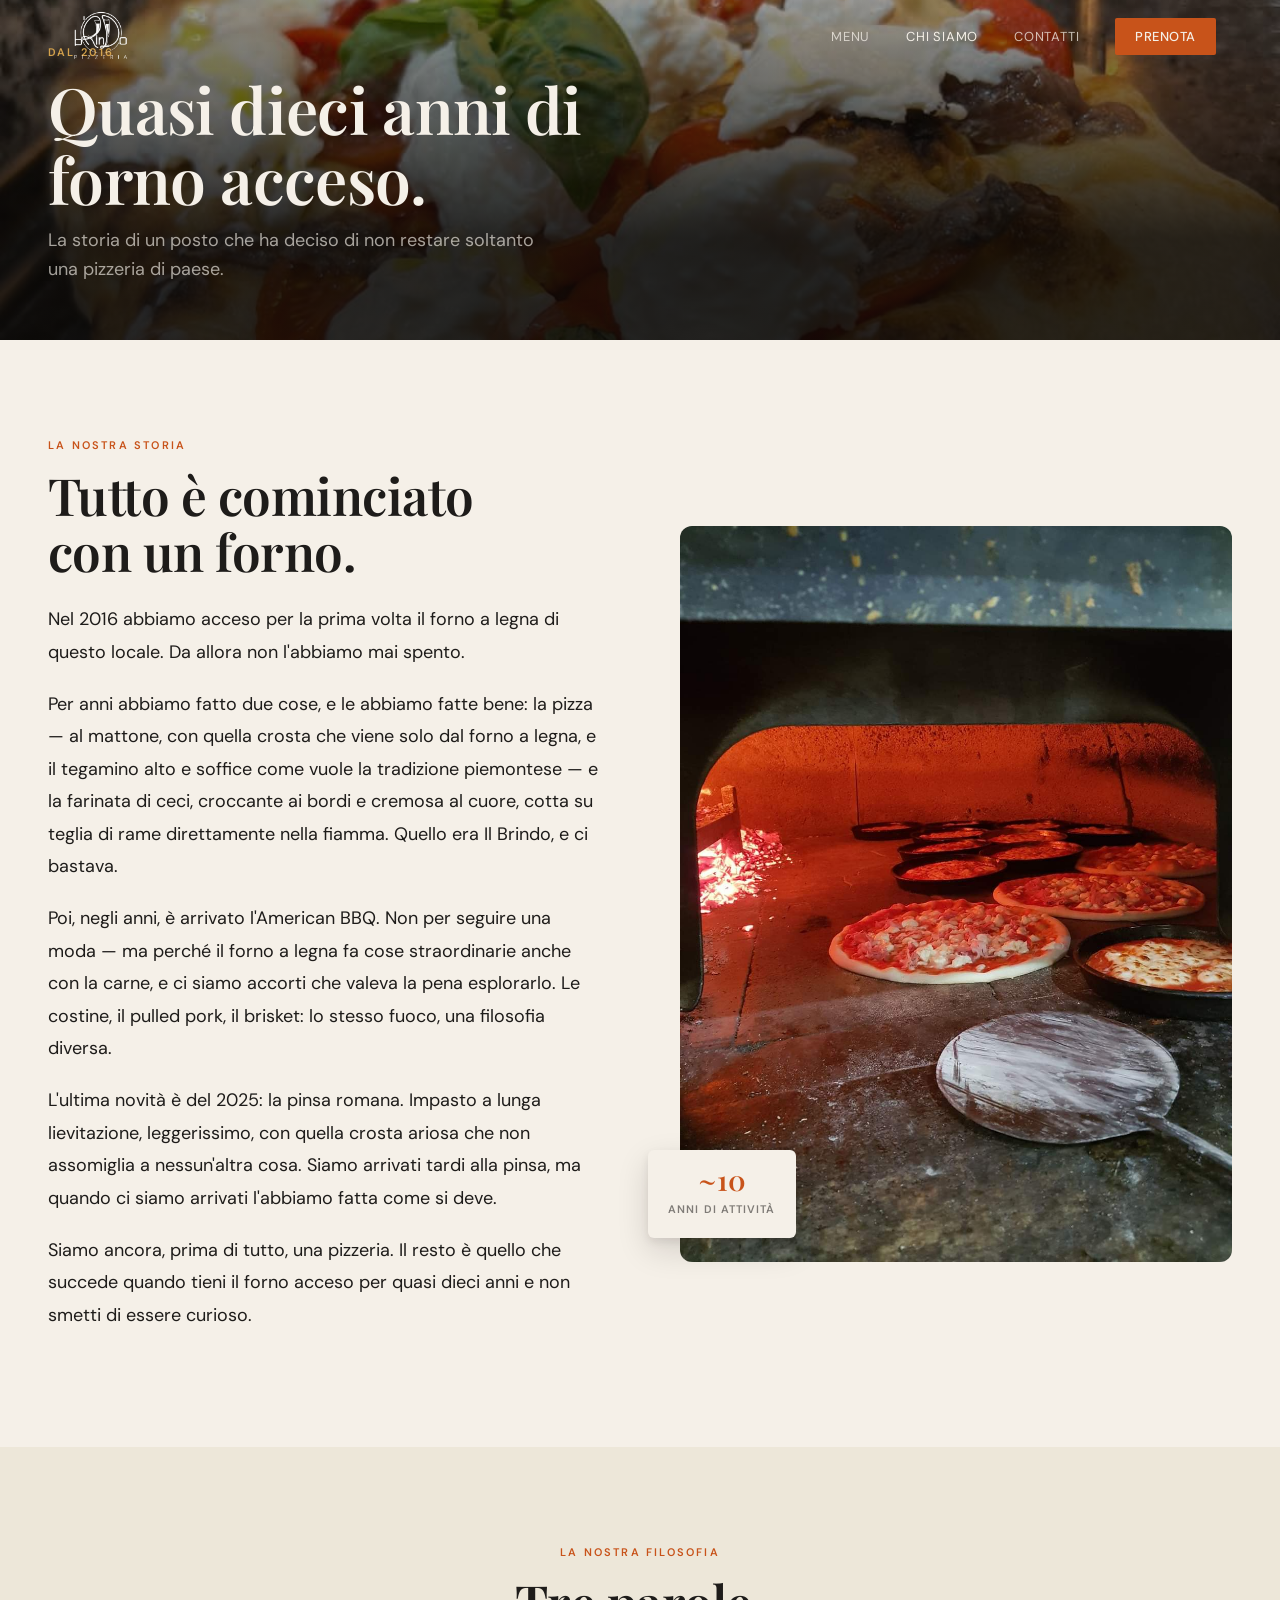
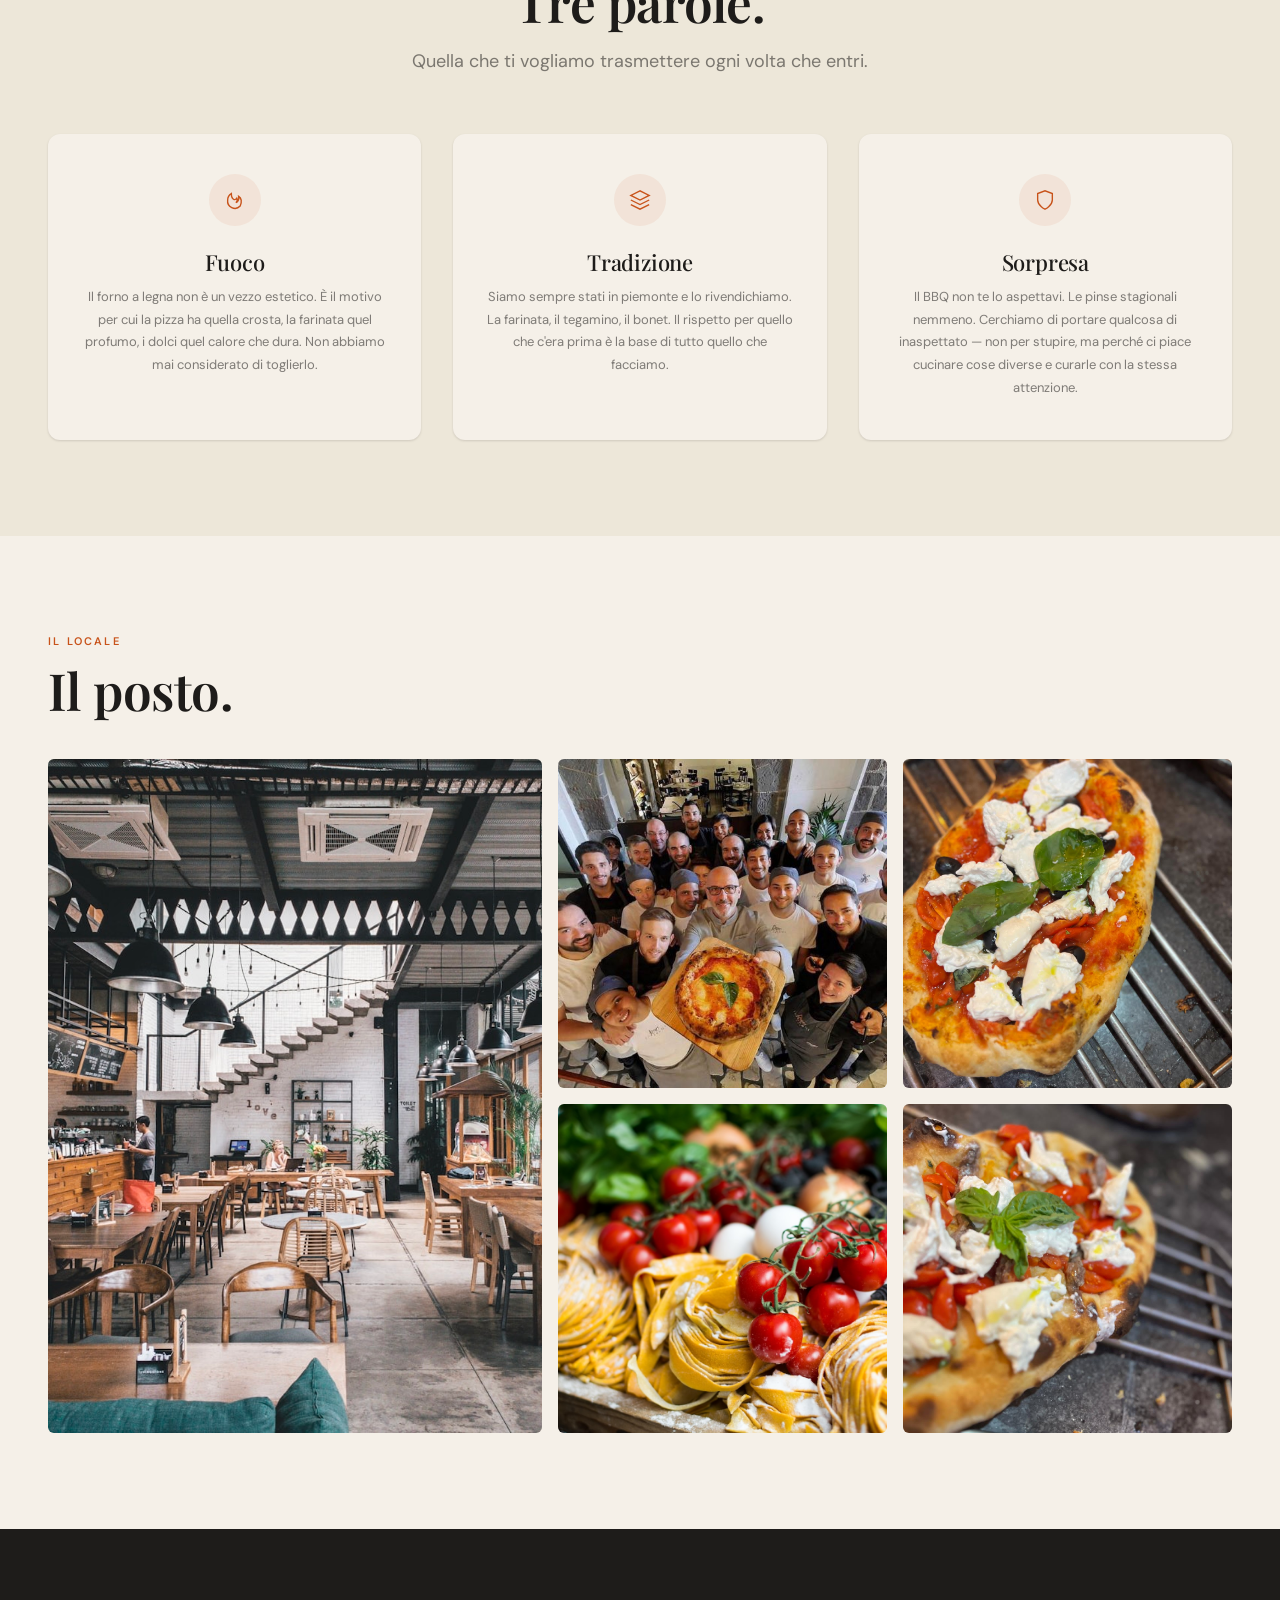
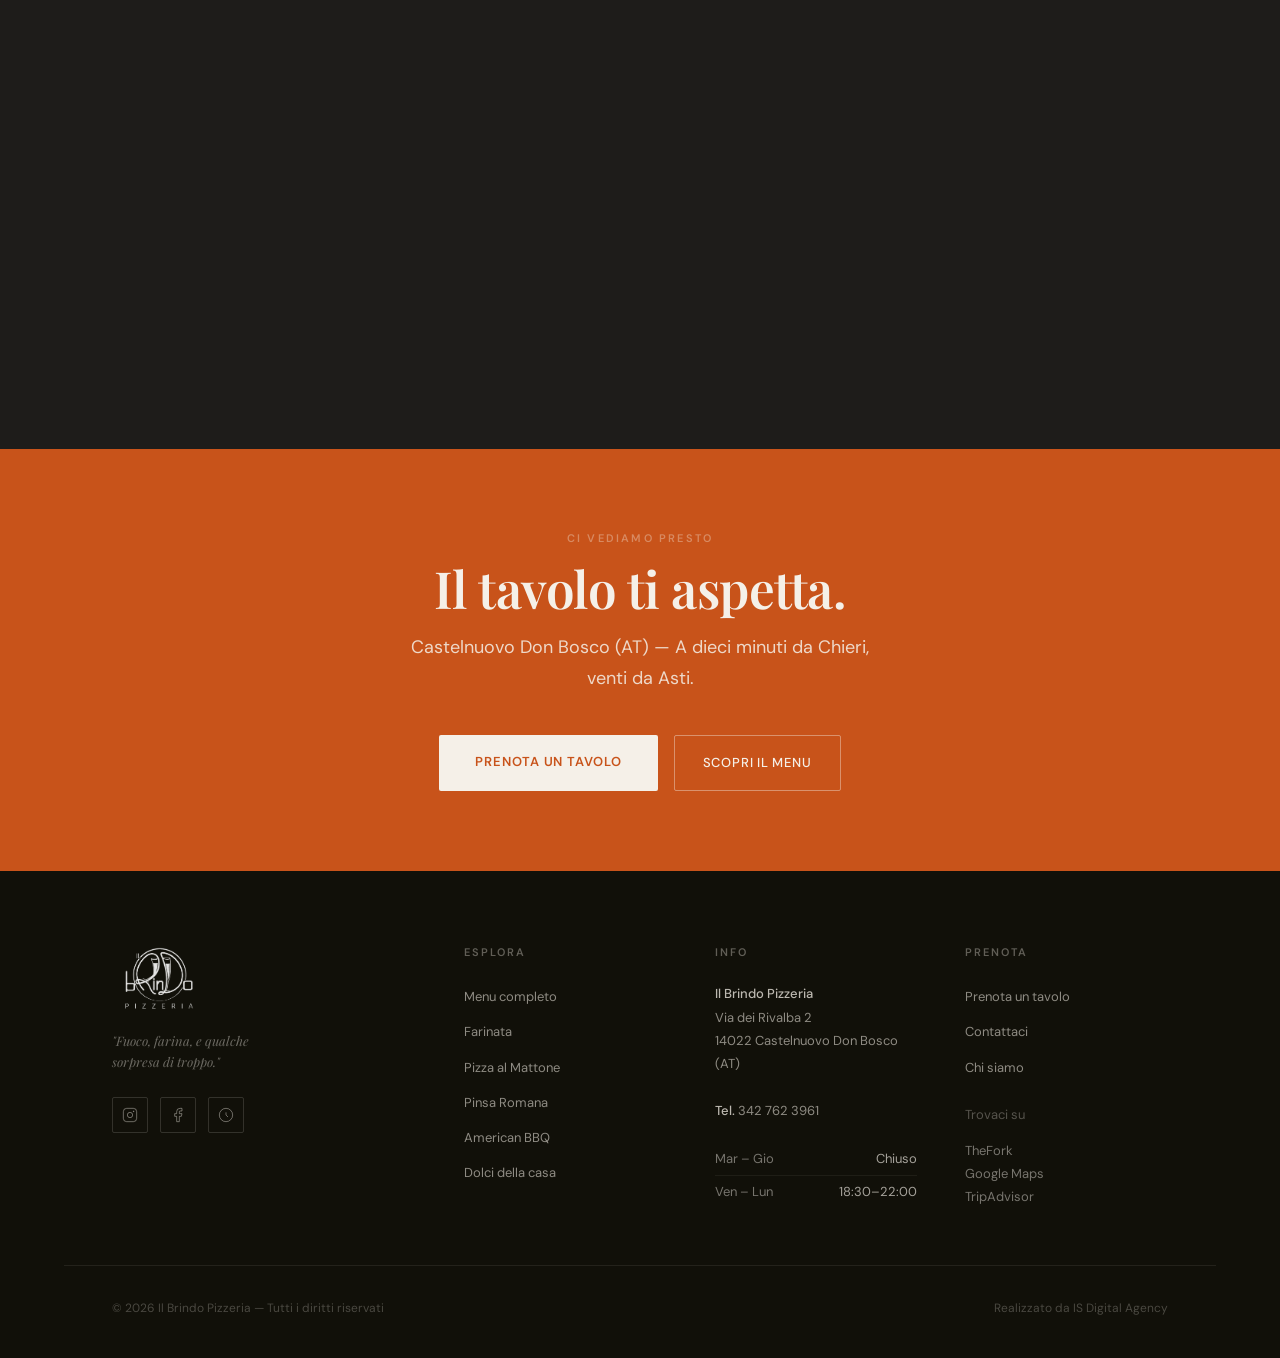
==== commit d80f492f: "Rework mobile nav to full-screen overlay; fix date input overflow - styles.css: change mobile nav-li" ====
--- a/chi-siamo.html
+++ b/chi-siamo.html
@@ -241,11 +241,13 @@
       nav.classList.toggle('nav--scrolled', window.scrollY > 60)
     );
     function openMenu() {
+      nav.classList.add('menu-open');
       hamburger.classList.add('open'); navLinks.classList.add('open');
       backdrop.classList.add('visible'); hamburger.setAttribute('aria-expanded', 'true');
       document.body.style.overflow = 'hidden';
     }
     function closeMenu() {
+      nav.classList.remove('menu-open');
       hamburger.classList.remove('open'); navLinks.classList.remove('open');
       backdrop.classList.remove('visible'); hamburger.setAttribute('aria-expanded', 'false');
       document.body.style.overflow = '';
@@ -253,6 +255,7 @@
     hamburger.addEventListener('click', () => hamburger.classList.contains('open') ? closeMenu() : openMenu());
     backdrop.addEventListener('click', closeMenu);
     document.addEventListener('keydown', e => { if (e.key === 'Escape') closeMenu(); });
+    navLinks.querySelectorAll('a').forEach(a => a.addEventListener('click', closeMenu));
 
     const revealEls = document.querySelectorAll('.reveal');
     const observer  = new IntersectionObserver(entries => {
--- a/styles.css
+++ b/styles.css
@@ -205,15 +205,15 @@
 }
 
 h1 {
-  font-size: clamp(var(--font-size-4xl), 7vw, 96px);
+  font-size: clamp(36px, 7vw, 96px);
 }
 
 h2 {
-  font-size: clamp(var(--font-size-3xl), 4vw, var(--font-size-4xl));
+  font-size: clamp(28px, 4vw, var(--font-size-4xl));
 }
 
 h3 {
-  font-size: clamp(var(--font-size-2xl), 3vw, 42px);
+  font-size: clamp(22px, 3vw, 42px);
 }
 
 h4 {
@@ -598,7 +598,7 @@
   top: 0;
   left: 0;
   right: 0;
-  z-index: 100;
+  z-index: 103;
   display: flex;
   align-items: center;
   justify-content: space-between;
@@ -614,13 +614,20 @@
   -webkit-backdrop-filter: blur(12px);
 }
 
+#main-nav.menu-open {
+  background: rgba(30, 28, 26, 0.98);
+  backdrop-filter: blur(12px);
+  -webkit-backdrop-filter: blur(12px);
+}
+
 /* Logo */
 .nav-logo {
   display: flex;
   align-items: center;
   text-decoration: none;
   flex-shrink: 0;
-  z-index: 102;
+  z-index: 103;
+  position: relative;
 }
 
 .nav-logo img {
@@ -685,7 +692,8 @@
   border: none;
   cursor: pointer;
   padding: var(--space-1);
-  z-index: 102;
+  z-index: 103;
+  position: relative;
 }
 
 .nav-hamburger span {
@@ -701,18 +709,22 @@
 .nav-hamburger.open span:nth-child(2) { opacity: 0; transform: scaleX(0); }
 .nav-hamburger.open span:nth-child(3) { transform: translateY(-6.5px) rotate(-45deg); }
 
-/* Backdrop overlay (mobile menu) */
+/* Backdrop overlay (mobile menu — now superseded by full-screen nav-links panel) */
 .nav-backdrop {
   display: none;
   position: fixed;
   inset: 0;
-  z-index: 99;
-  background: rgba(10, 8, 6, 0.6);
+  z-index: 100;
+  background: rgba(10, 8, 6, 0.75);
   opacity: 0;
   transition: opacity var(--ease-in-out);
-}
-
-.nav-backdrop.visible { opacity: 1; }
+  pointer-events: none;
+}
+
+.nav-backdrop.visible {
+  opacity: 1;
+  pointer-events: auto;
+}
 
 /* Mobile nav */
 @media (max-width: 768px) {
@@ -727,45 +739,51 @@
 
   .nav-links {
     flex-direction: column;
-    align-items: stretch;
-    gap: 0;
+    align-items: center;
+    justify-content: center;
+    gap: var(--space-2);
     position: fixed;
-    top: 0;
+    top: 64px;
+    left: 0;
     right: 0;
-    width: min(280px, 80vw);
-    height: 100%;
-    background: rgba(20, 17, 14, 0.98);
+    bottom: 0;
+    width: 100%;
+    background: rgba(20, 17, 14, 0.97);
     backdrop-filter: blur(16px);
     -webkit-backdrop-filter: blur(16px);
-    padding: 88px var(--space-8) var(--space-12);
-    transform: translateX(100%);
-    transition: transform var(--ease-spring);
-    z-index: 101;
-    border-left: 1px solid var(--color-border-dark);
-  }
-
-  .nav-links.open { transform: translateX(0); }
+    padding: var(--space-8) var(--space-6) var(--space-12);
+    transform: translateY(-100%);
+    transition: transform var(--ease-spring), opacity var(--ease-spring);
+    opacity: 0;
+    z-index: 102;
+  }
+
+  .nav-links.open {
+    transform: translateY(0);
+    opacity: 1;
+  }
 
   .nav-links li {
-    border-bottom: 1px solid rgba(245, 240, 232, 0.07);
+    width: 100%;
+    text-align: center;
   }
 
   .nav-links li:last-child {
-    border-bottom: none;
-    margin-top: var(--space-6);
+    margin-top: var(--space-4);
   }
 
   .nav-links a {
     display: block;
     padding-block: var(--space-4);
-    font-size: 15px;
-    color: rgba(245, 240, 232, 0.8);
+    font-size: 20px;
+    letter-spacing: 0.08em;
+    color: rgba(245, 240, 232, 0.85);
   }
 
   .nav-links .nav-cta {
-    display: block;
+    display: inline-block;
     text-align: center;
-    padding: 14px 0;
+    padding: 14px var(--space-10);
     background: var(--color-accent);
     border-radius: var(--radius-sm);
     color: var(--color-bone);
@@ -1450,7 +1468,7 @@
 
   .hero-content { max-width: 100%; }
 
-  .hero-sub { max-width: 100%; }
+  .hero-sub { max-width: 100%; font-size: var(--font-size-base); }
 
   .intro-strip { padding-block: var(--space-16); }
 
@@ -1955,7 +1973,7 @@
 
 .page-hero-content h1 {
   color: var(--color-bone);
-  font-size: clamp(38px, 5vw, 68px);
+  font-size: clamp(30px, 5vw, 68px);
   margin-bottom: var(--space-3);
 }
 
@@ -2092,15 +2110,24 @@
   width: 100%;
   padding: 13px var(--space-4);
   font-family: var(--font-body);
-  font-size: var(--font-size-base);
+  font-size: 16px;
   color: var(--color-text-primary);
   background: var(--color-bg-primary);
   border: 1px solid var(--color-border-light);
   border-radius: var(--radius-md);
   outline: none;
   transition: border-color var(--ease-default), box-shadow var(--ease-default);
+  -webkit-appearance: none;
   appearance: none;
-  -webkit-appearance: none;
+  -webkit-tap-highlight-color: transparent;
+}
+
+input[type="date"].form-input {
+  appearance: auto;
+  -webkit-appearance: auto;
+  box-sizing: border-box;
+  max-width: 100%;
+  min-width: 0;
 }
 
 .form-input::placeholder,
@@ -2230,6 +2257,19 @@
   .prenota-form-card { padding: var(--space-7); }
   .form-row { grid-template-columns: 1fr; gap: 0; }
   .prenota-sidebar-row { grid-template-columns: 1fr; gap: var(--space-5); }
+  .form-input,
+  .form-select,
+  .form-textarea {
+    font-size: 16px;
+    padding: 14px var(--space-4);
+    min-height: 48px;
+    max-width: 100%;
+    box-sizing: border-box;
+  }
+  input[type="date"].form-input {
+    width: 100%;
+  }
+  .prenota-form-card { overflow: hidden; }
 }
 
 @media (max-width: 375px) {
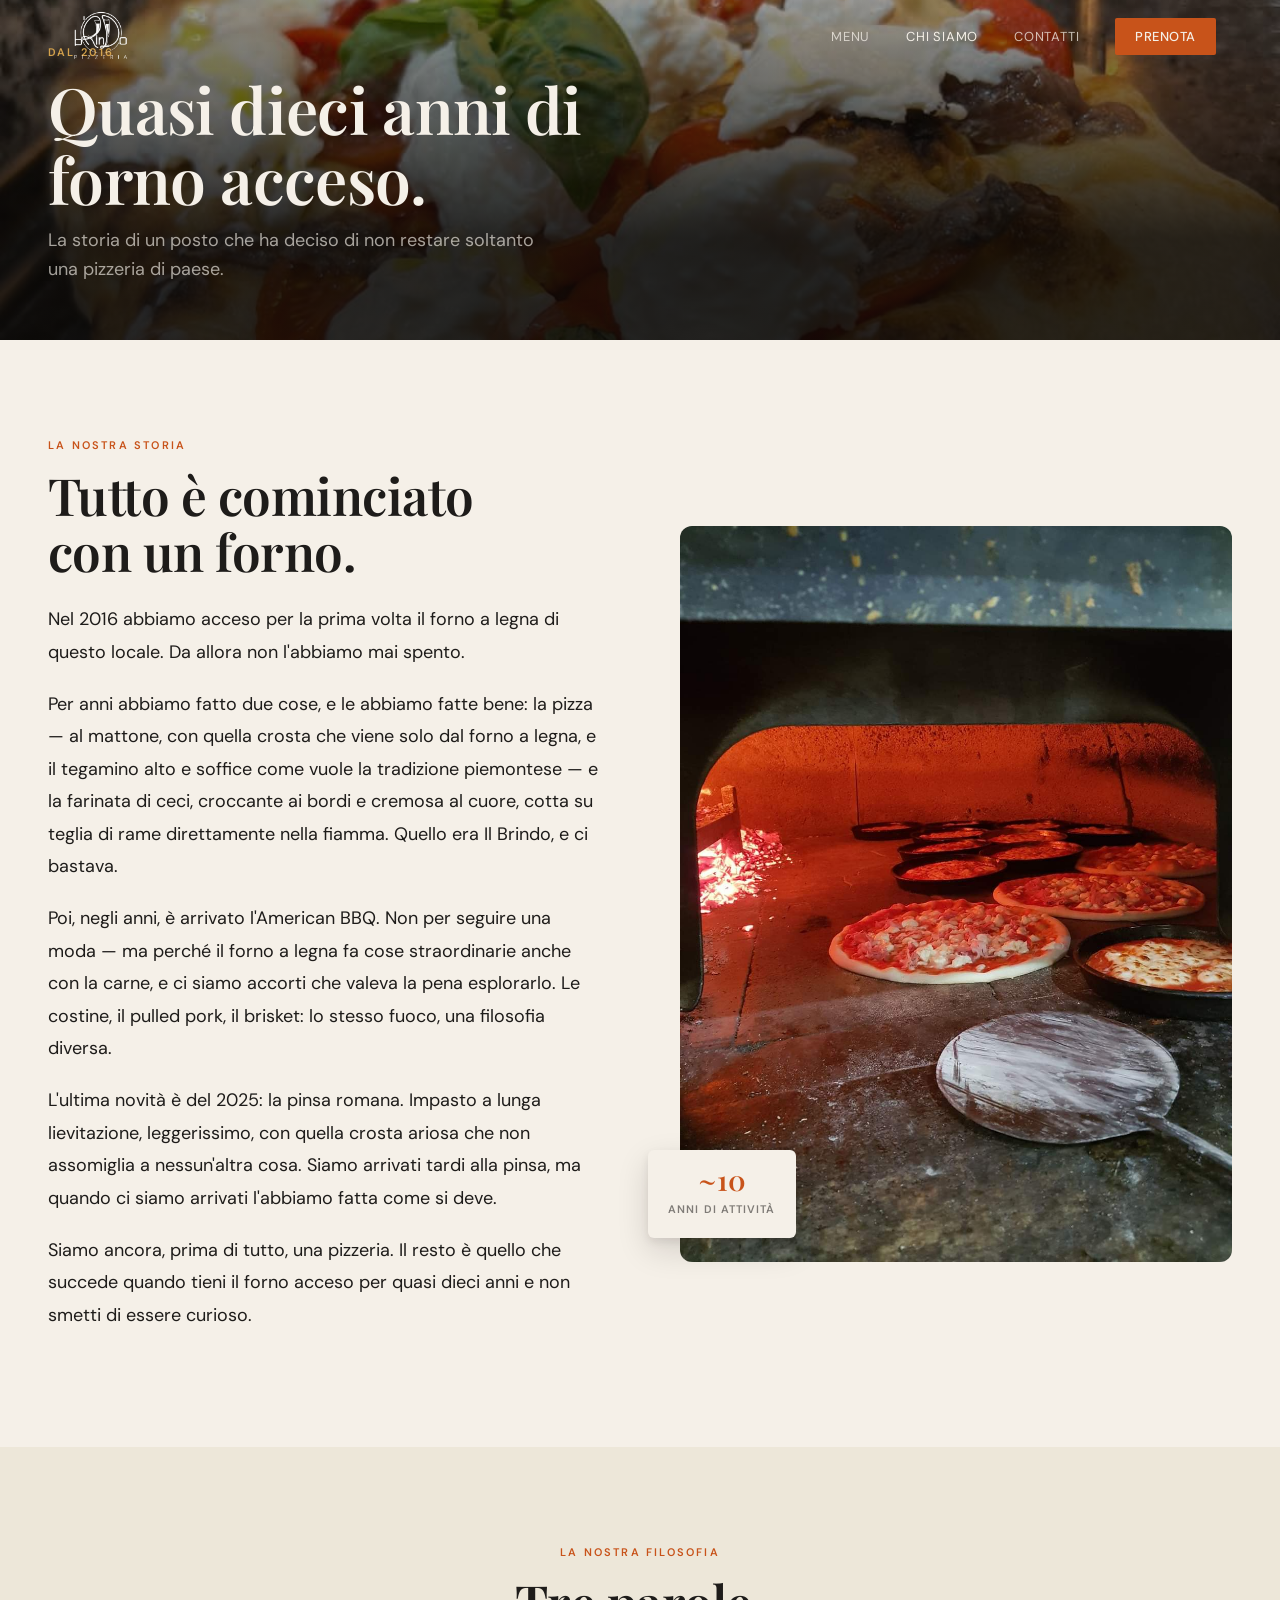
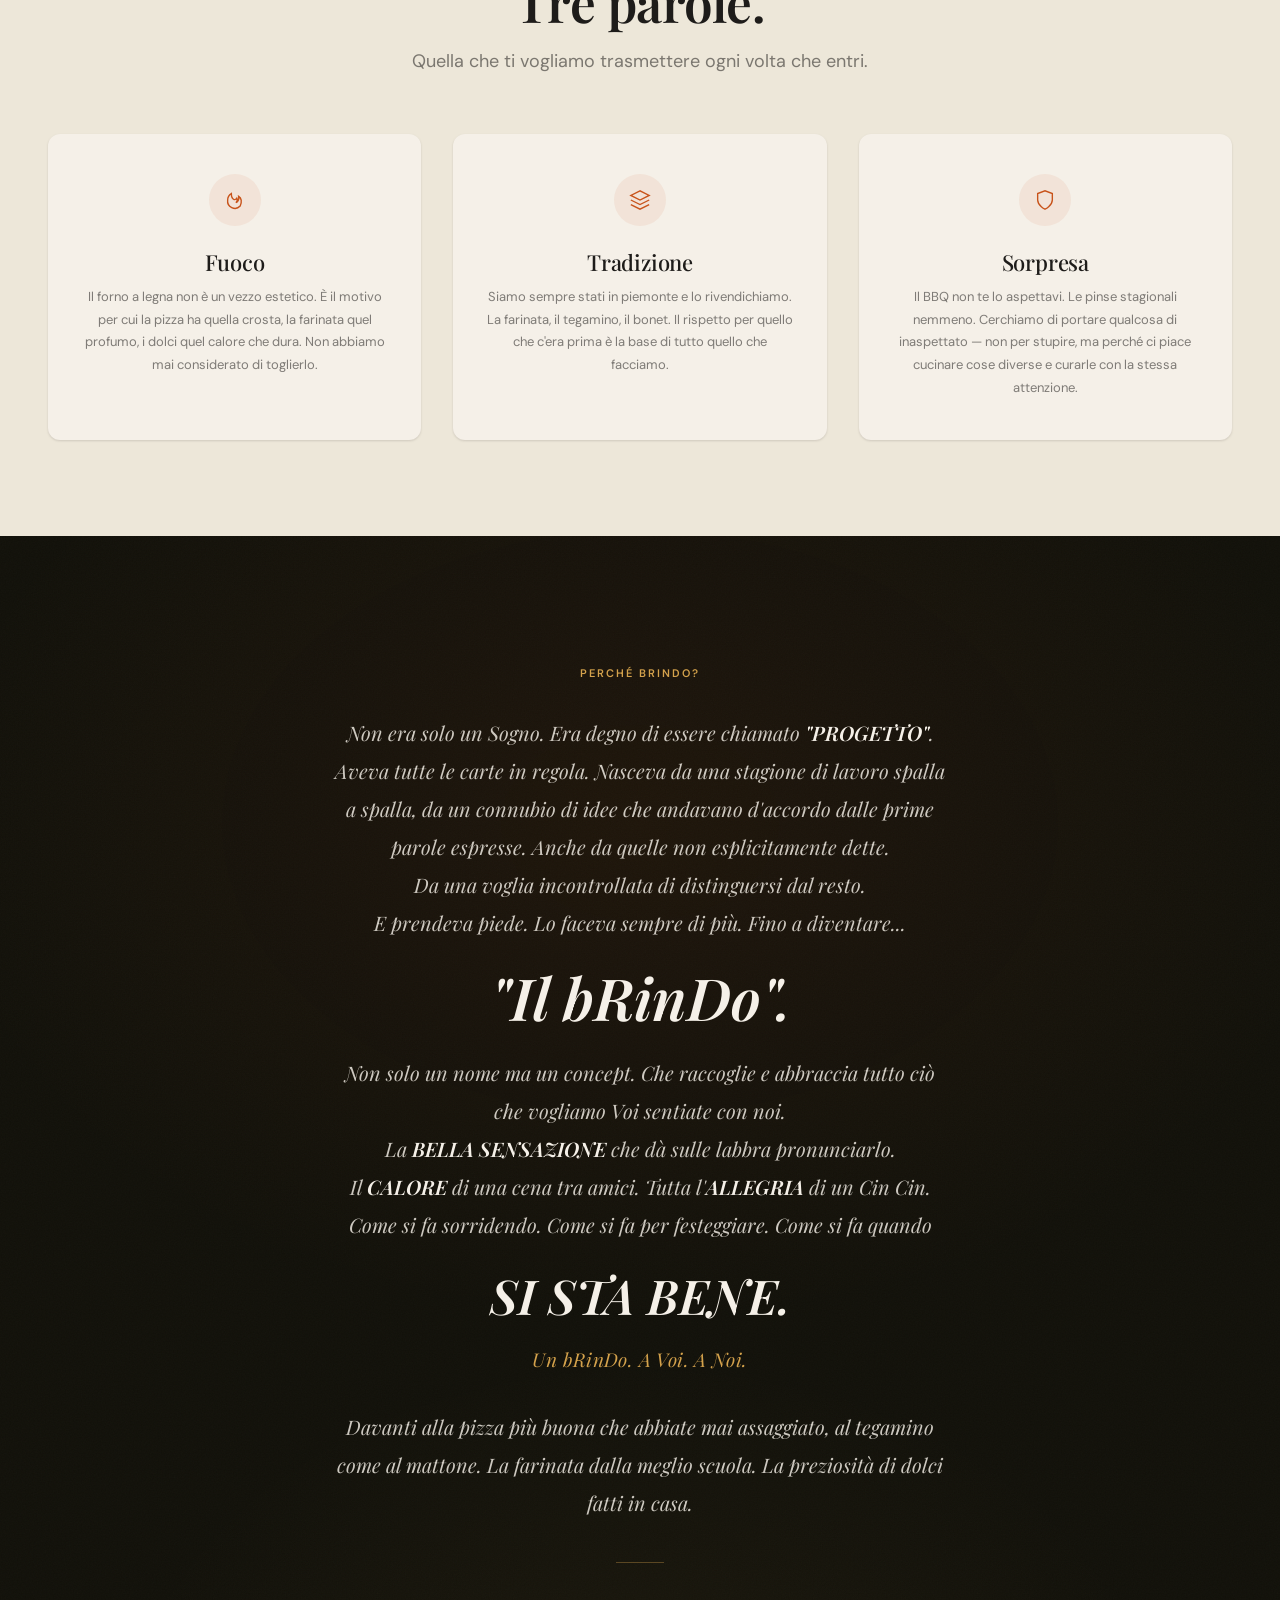
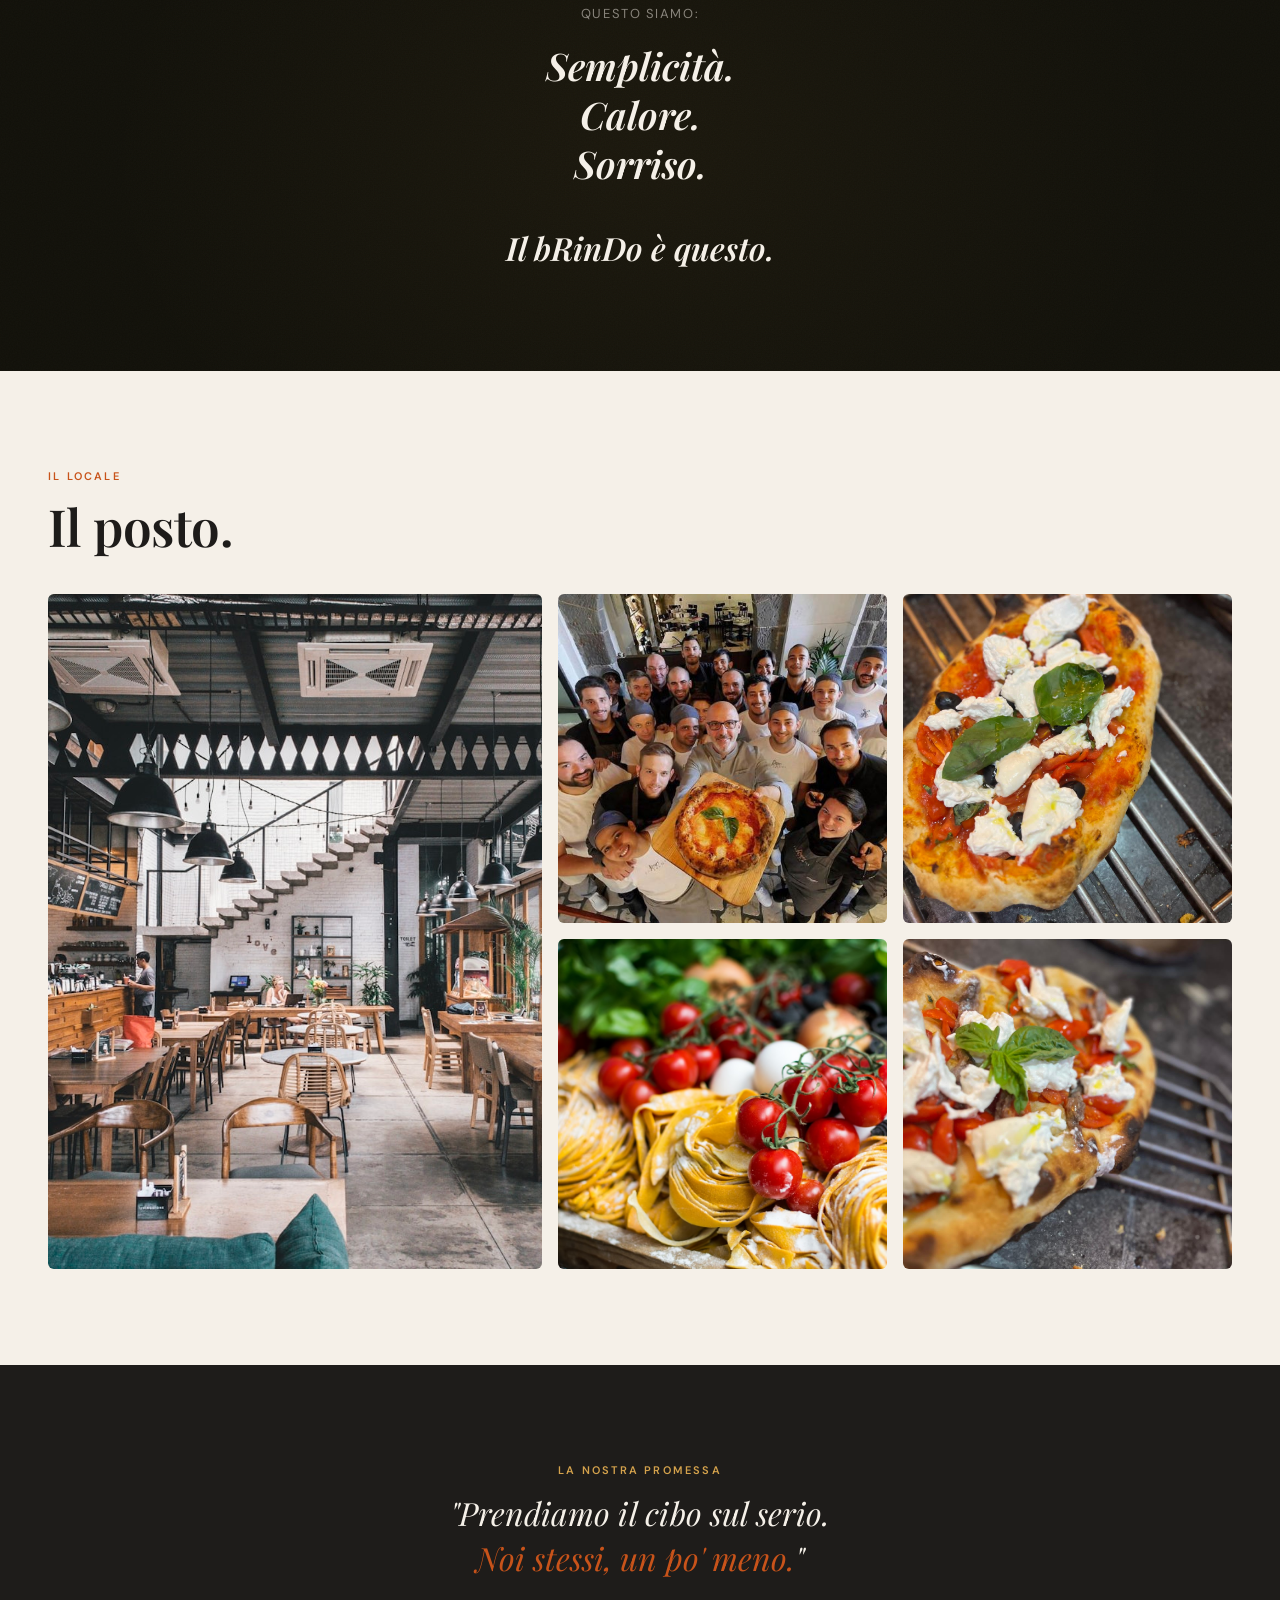
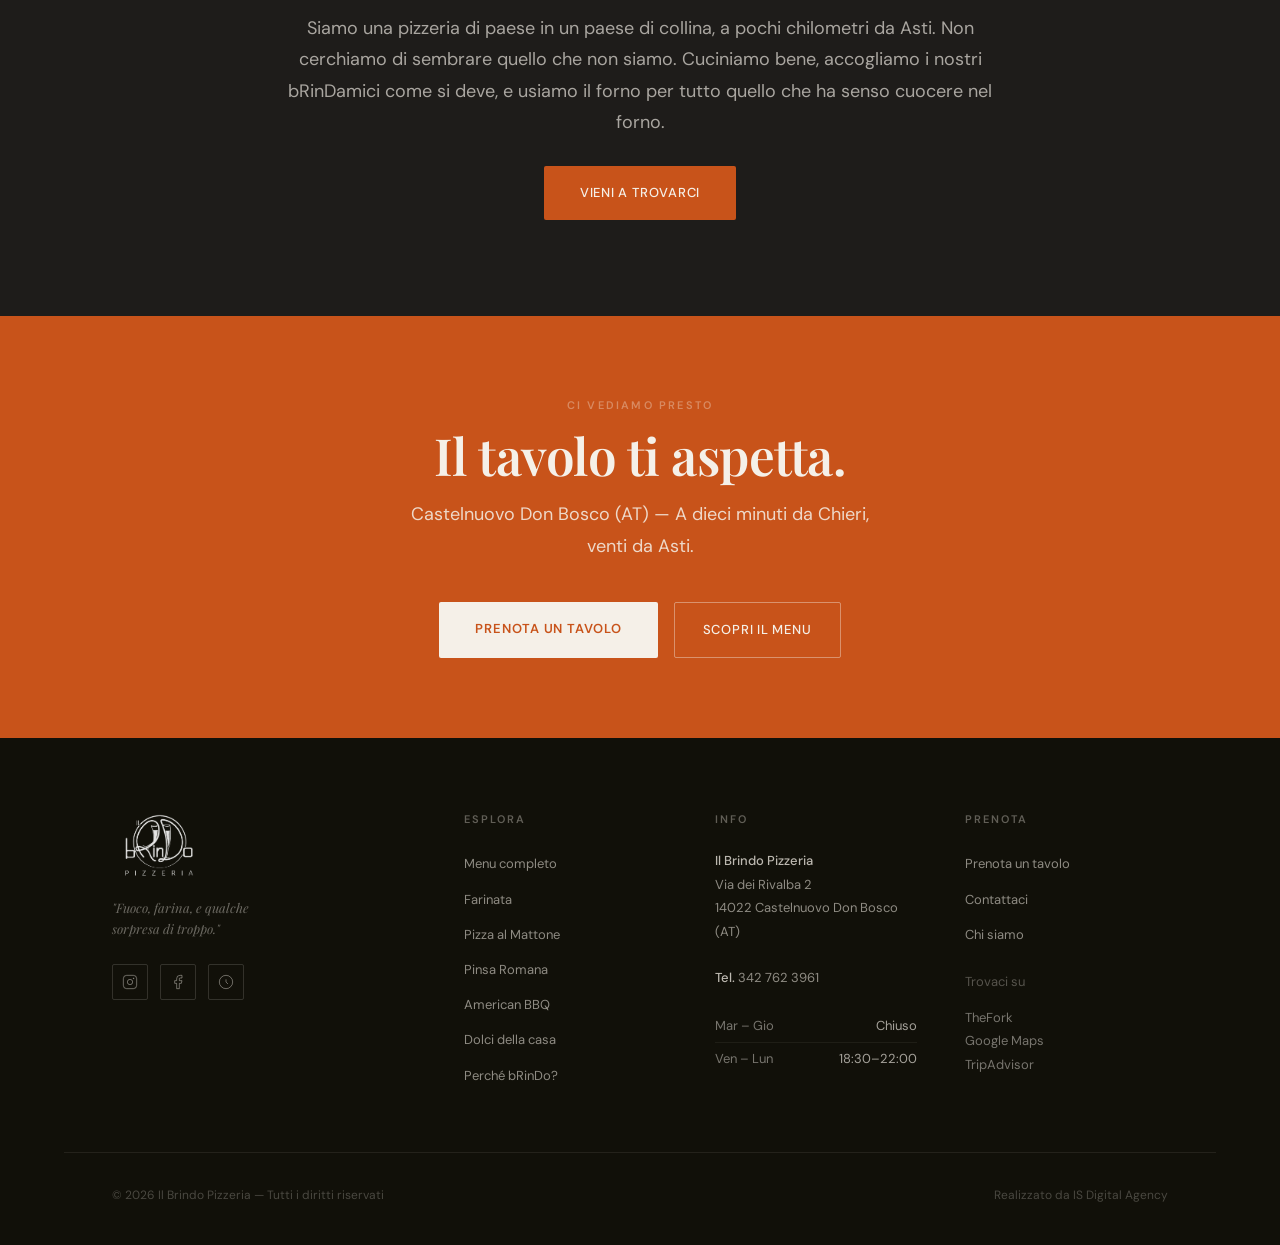
==== commit 418ee6f8: "Add bRinDamici copy, Perché bRinDo? manifesto, BBQ philosophy, and homepage teaser - Add coined bran" ====
--- a/chi-siamo.html
+++ b/chi-siamo.html
@@ -5,9 +5,18 @@
   <meta name="viewport" content="width=device-width, initial-scale=1.0" />
   <title>Chi Siamo — Il Brindo Pizzeria</title>
   <meta name="description" content="La storia di Il Brindo Pizzeria: quasi dieci anni di forno a legna, tradizione piemontese e qualche sorpresa a Castelnuovo Don Bosco." />
+  <meta property="og:type" content="website" />
+  <meta property="og:site_name" content="Il Brindo Pizzeria" />
+  <meta property="og:title" content="Chi Siamo — Il Brindo Pizzeria" />
+  <meta property="og:description" content="La storia di Il Brindo Pizzeria: quasi dieci anni di forno a legna, tradizione piemontese e qualche sorpresa a Castelnuovo Don Bosco." />
+  <meta property="og:url" content="https://ilbrindopizzeria.netlify.app/chi-siamo.html" />
+  <meta property="og:image" content="https://ilbrindopizzeria.netlify.app/assets/hero-forno.png" />
+  <meta property="og:image:width" content="1200" />
+  <meta property="og:image:height" content="630" />
+  <meta property="og:locale" content="it_IT" />
   <link rel="preconnect" href="https://fonts.googleapis.com" />
   <link rel="preconnect" href="https://fonts.gstatic.com" crossorigin />
-  <link href="https://fonts.googleapis.com/css2?family=Playfair+Display:ital,wght@0,400;0,600;1,400&family=DM+Sans:wght@400;500;600&display=swap" rel="stylesheet" />
+  <link href="https://fonts.googleapis.com/css2?family=Playfair+Display:ital,wght@0,400;0,600;1,400;1,600&family=DM+Sans:wght@400;500;600&display=swap" rel="stylesheet" />
   <link rel="stylesheet" href="styles.css" />
   <link rel="icon" href="assets/brindo_logo.png" type="image/png" />
 </head>
@@ -108,6 +117,177 @@
   </section>
 
   <!-- ====================================================
+       MANIFESTO
+  ==================================================== -->
+  <section class="about-manifesto" id="manifesto">
+    <div class="about-manifesto-inner">
+
+      <div class="about-manifesto-content reveal">
+        <span class="about-manifesto-eyebrow">Perché bRinDo?</span>
+
+        <p class="about-manifesto-body">
+          Non era solo un Sogno. Era degno di essere chiamato <strong>"PROGETTO"</strong>.<br>
+          Aveva tutte le carte in regola. Nasceva da una stagione di lavoro spalla a spalla,
+          da un connubio di idee che andavano d'accordo dalle prime parole espresse.
+          Anche da quelle non esplicitamente dette.<br>
+          Da una voglia incontrollata di distinguersi dal resto.<br>
+          E prendeva piede. Lo faceva sempre di più. Fino a diventare...
+        </p>
+
+        <span class="about-manifesto-brandname">"Il bRinDo".</span>
+
+        <p class="about-manifesto-body">
+          Non solo un nome ma un concept. Che raccoglie e abbraccia tutto ciò
+          che vogliamo Voi sentiate con noi.<br>
+          La <strong>BELLA SENSAZIONE</strong> che dà sulle labbra pronunciarlo.<br>
+          Il <strong>CALORE</strong> di una cena tra amici. Tutta l'<strong>ALLEGRIA</strong> di un Cin Cin.<br>
+          Come si fa sorridendo. Come si fa per festeggiare. Come si fa quando
+        </p>
+
+        <span class="about-manifesto-shout">SI STA BENE.</span>
+        <span class="about-manifesto-toast">Un bRinDo. A Voi. A Noi.</span>
+
+        <p class="about-manifesto-body">
+          Davanti alla pizza più buona che abbiate mai assaggiato,
+          al tegamino come al mattone. La farinata dalla meglio scuola.
+          La preziosità di dolci fatti in casa.
+        </p>
+
+        <div class="about-manifesto-rule"></div>
+
+        <span class="about-manifesto-label">Questo siamo:</span>
+        <div class="about-manifesto-values">
+          <span>Semplicità.</span>
+          <span>Calore.</span>
+          <span>Sorriso.</span>
+        </div>
+        <span class="about-manifesto-closing">Il bRinDo è questo.</span>
+      </div>
+
+    </div>
+  </section>
+
+  <style>
+    .about-manifesto {
+      background-color: var(--color-charcoal-deep);
+      position: relative;
+      overflow: hidden;
+    }
+    .about-manifesto::before {
+      content: '';
+      position: absolute;
+      inset: 0;
+      background:
+        radial-gradient(ellipse 80% 50% at 50% 20%, rgba(200,83,26,0.07) 0%, transparent 70%),
+        radial-gradient(ellipse 60% 40% at 50% 85%, rgba(212,162,76,0.05) 0%, transparent 70%);
+      pointer-events: none;
+    }
+    .about-manifesto::after {
+      content: '';
+      position: absolute;
+      inset: 0;
+      opacity: 0.03;
+      background-image: url("data:image/svg+xml,%3Csvg xmlns='http://www.w3.org/2000/svg' width='300' height='300'%3E%3Cfilter id='n'%3E%3CfeTurbulence type='fractalNoise' baseFrequency='0.75' numOctaves='4' stitchTiles='stitch'/%3E%3C/filter%3E%3Crect width='300' height='300' filter='url(%23n)'/%3E%3C/svg%3E");
+      pointer-events: none;
+    }
+    .about-manifesto-inner {
+      position: relative;
+      z-index: 1;
+      max-width: 680px;
+      margin: 0 auto;
+      padding: var(--space-32) var(--space-8) var(--space-24);
+      text-align: center;
+    }
+    .about-manifesto-eyebrow {
+      display: block;
+      font-family: var(--font-body);
+      font-size: var(--font-size-xs);
+      font-weight: 600;
+      letter-spacing: 0.18em;
+      text-transform: uppercase;
+      color: var(--color-gold);
+      margin-bottom: var(--space-8);
+    }
+    .about-manifesto-body {
+      font-family: var(--font-display);
+      font-style: italic;
+      font-size: clamp(16px, 2vw, 20px);
+      line-height: 1.9;
+      color: rgba(245,240,232,0.82);
+      margin-bottom: var(--space-6);
+    }
+    .about-manifesto-body strong {
+      color: var(--color-bone);
+      font-weight: 600;
+    }
+    .about-manifesto-brandname {
+      display: block;
+      font-family: var(--font-display);
+      font-style: italic;
+      font-weight: 600;
+      font-size: clamp(32px, 5.5vw, 58px);
+      line-height: 1.1;
+      color: var(--color-bone);
+      margin: var(--space-6) 0;
+    }
+    .about-manifesto-shout {
+      display: block;
+      font-family: var(--font-display);
+      font-style: italic;
+      font-weight: 600;
+      font-size: clamp(26px, 4vw, 48px);
+      line-height: 1.15;
+      color: var(--color-bone);
+      margin: var(--space-4) 0;
+    }
+    .about-manifesto-toast {
+      display: block;
+      font-family: var(--font-display);
+      font-style: italic;
+      font-size: clamp(15px, 1.8vw, 19px);
+      color: var(--color-gold);
+      margin: var(--space-5) 0 var(--space-8);
+      letter-spacing: 0.02em;
+    }
+    .about-manifesto-rule {
+      width: 48px;
+      height: 1px;
+      background: rgba(212,162,76,0.35);
+      margin: var(--space-10) auto;
+    }
+    .about-manifesto-label {
+      display: block;
+      font-family: var(--font-body);
+      font-size: var(--font-size-sm);
+      letter-spacing: 0.12em;
+      text-transform: uppercase;
+      color: rgba(245,240,232,0.5);
+      margin-bottom: var(--space-4);
+    }
+    .about-manifesto-values {
+      display: flex;
+      flex-direction: column;
+      margin-bottom: var(--space-8);
+    }
+    .about-manifesto-values span {
+      font-family: var(--font-display);
+      font-style: italic;
+      font-weight: 600;
+      font-size: clamp(22px, 3.2vw, 38px);
+      line-height: 1.3;
+      color: var(--color-bone);
+    }
+    .about-manifesto-closing {
+      display: block;
+      font-family: var(--font-display);
+      font-style: italic;
+      font-weight: 600;
+      font-size: clamp(20px, 2.8vw, 32px);
+      color: var(--color-bone);
+    }
+  </style>
+
+  <!-- ====================================================
        GALLERY
   ==================================================== -->
   <section class="about-gallery">
@@ -146,7 +326,7 @@
         <blockquote>
           "Prendiamo il cibo sul serio.<br><span>Noi stessi, un po' meno.</span>"
         </blockquote>
-        <p>Siamo una pizzeria di paese in un paese di collina, a pochi chilometri da Asti. Non cerchiamo di sembrare quello che non siamo. Cuciniamo bene, accogliamo meglio, e usiamo il forno per tutto quello che ha senso cuocere nel forno.</p>
+        <p>Siamo una pizzeria di paese in un paese di collina, a pochi chilometri da Asti. Non cerchiamo di sembrare quello che non siamo. Cuciniamo bene, accogliamo i nostri bRinDamici come si deve, e usiamo il forno per tutto quello che ha senso cuocere nel forno.</p>
         <br />
         <a href="prenota.html" class="btn-primary">Vieni a trovarci</a>
       </div>
@@ -193,6 +373,7 @@
           <li><a href="menu.html#pinsa">Pinsa Romana</a></li>
           <li><a href="menu.html#bbq">American BBQ</a></li>
           <li><a href="menu.html#dolci">Dolci della casa</a></li>
+          <li><a href="chi-siamo.html#manifesto">Perché bRinDo?</a></li>
         </ul>
       </div>
       <div>
--- a/styles.css
+++ b/styles.css
@@ -738,24 +738,29 @@
   .nav-backdrop { display: block; }
 
   .nav-links {
+    display: flex;
     flex-direction: column;
     align-items: center;
     justify-content: center;
     gap: var(--space-2);
+    list-style: none;
     position: fixed;
     top: 64px;
     left: 0;
     right: 0;
     bottom: 0;
     width: 100%;
+    max-width: 100%;
+    margin: 0;
+    padding: var(--space-8) var(--space-6) var(--space-12);
     background: rgba(20, 17, 14, 0.97);
     backdrop-filter: blur(16px);
     -webkit-backdrop-filter: blur(16px);
-    padding: var(--space-8) var(--space-6) var(--space-12);
     transform: translateY(-100%);
     transition: transform var(--ease-spring), opacity var(--ease-spring);
     opacity: 0;
     z-index: 102;
+    box-sizing: border-box;
   }
 
   .nav-links.open {
@@ -2090,9 +2095,15 @@
   grid-template-columns: 1fr 1fr;
   gap: var(--space-4);
   margin-bottom: var(--space-5);
-}
-
-.form-group { margin-bottom: var(--space-5); }
+  min-width: 0;
+}
+
+.form-group {
+  margin-bottom: var(--space-5);
+  width: 100%;
+  min-width: 0;
+  overflow: hidden;
+}
 
 .form-label {
   display: block;
@@ -2125,9 +2136,10 @@
 input[type="date"].form-input {
   appearance: auto;
   -webkit-appearance: auto;
-  box-sizing: border-box;
+  width: 100%;
   max-width: 100%;
   min-width: 0;
+  box-sizing: border-box;
 }
 
 .form-input::placeholder,
